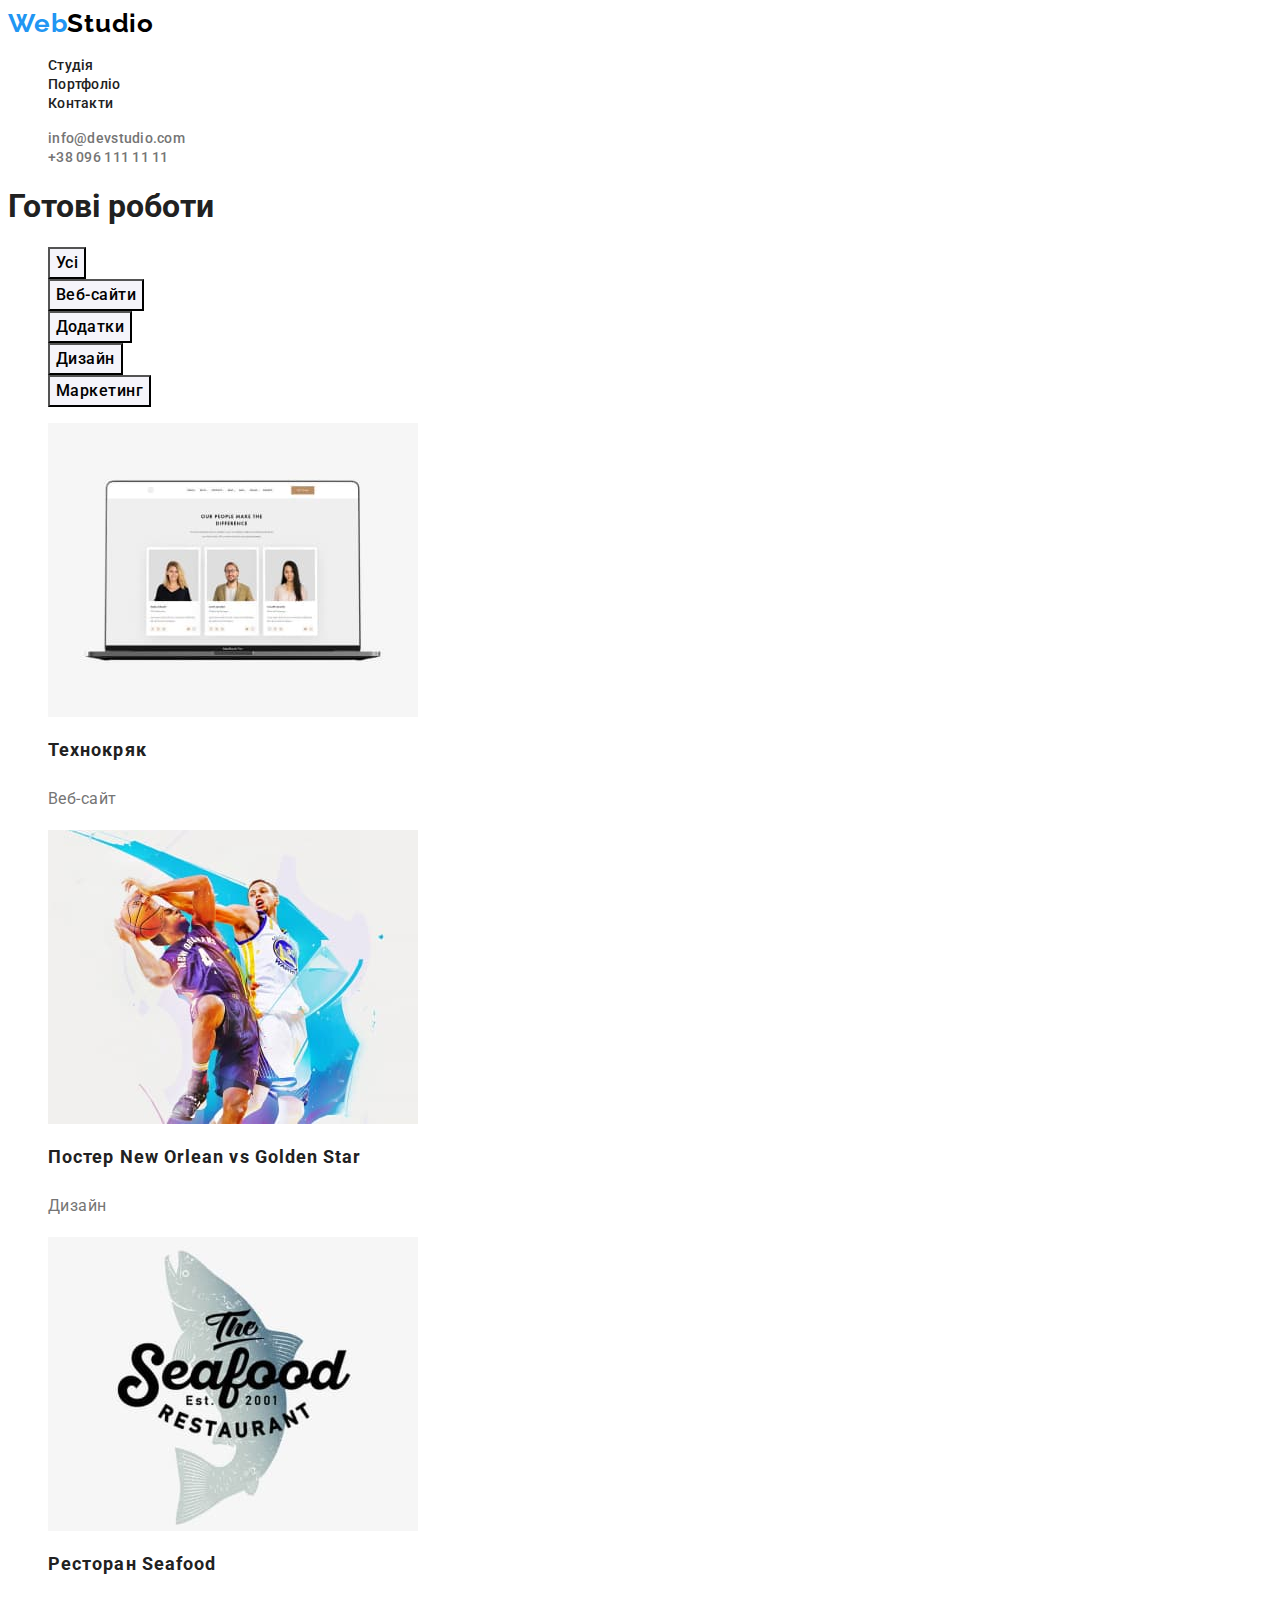
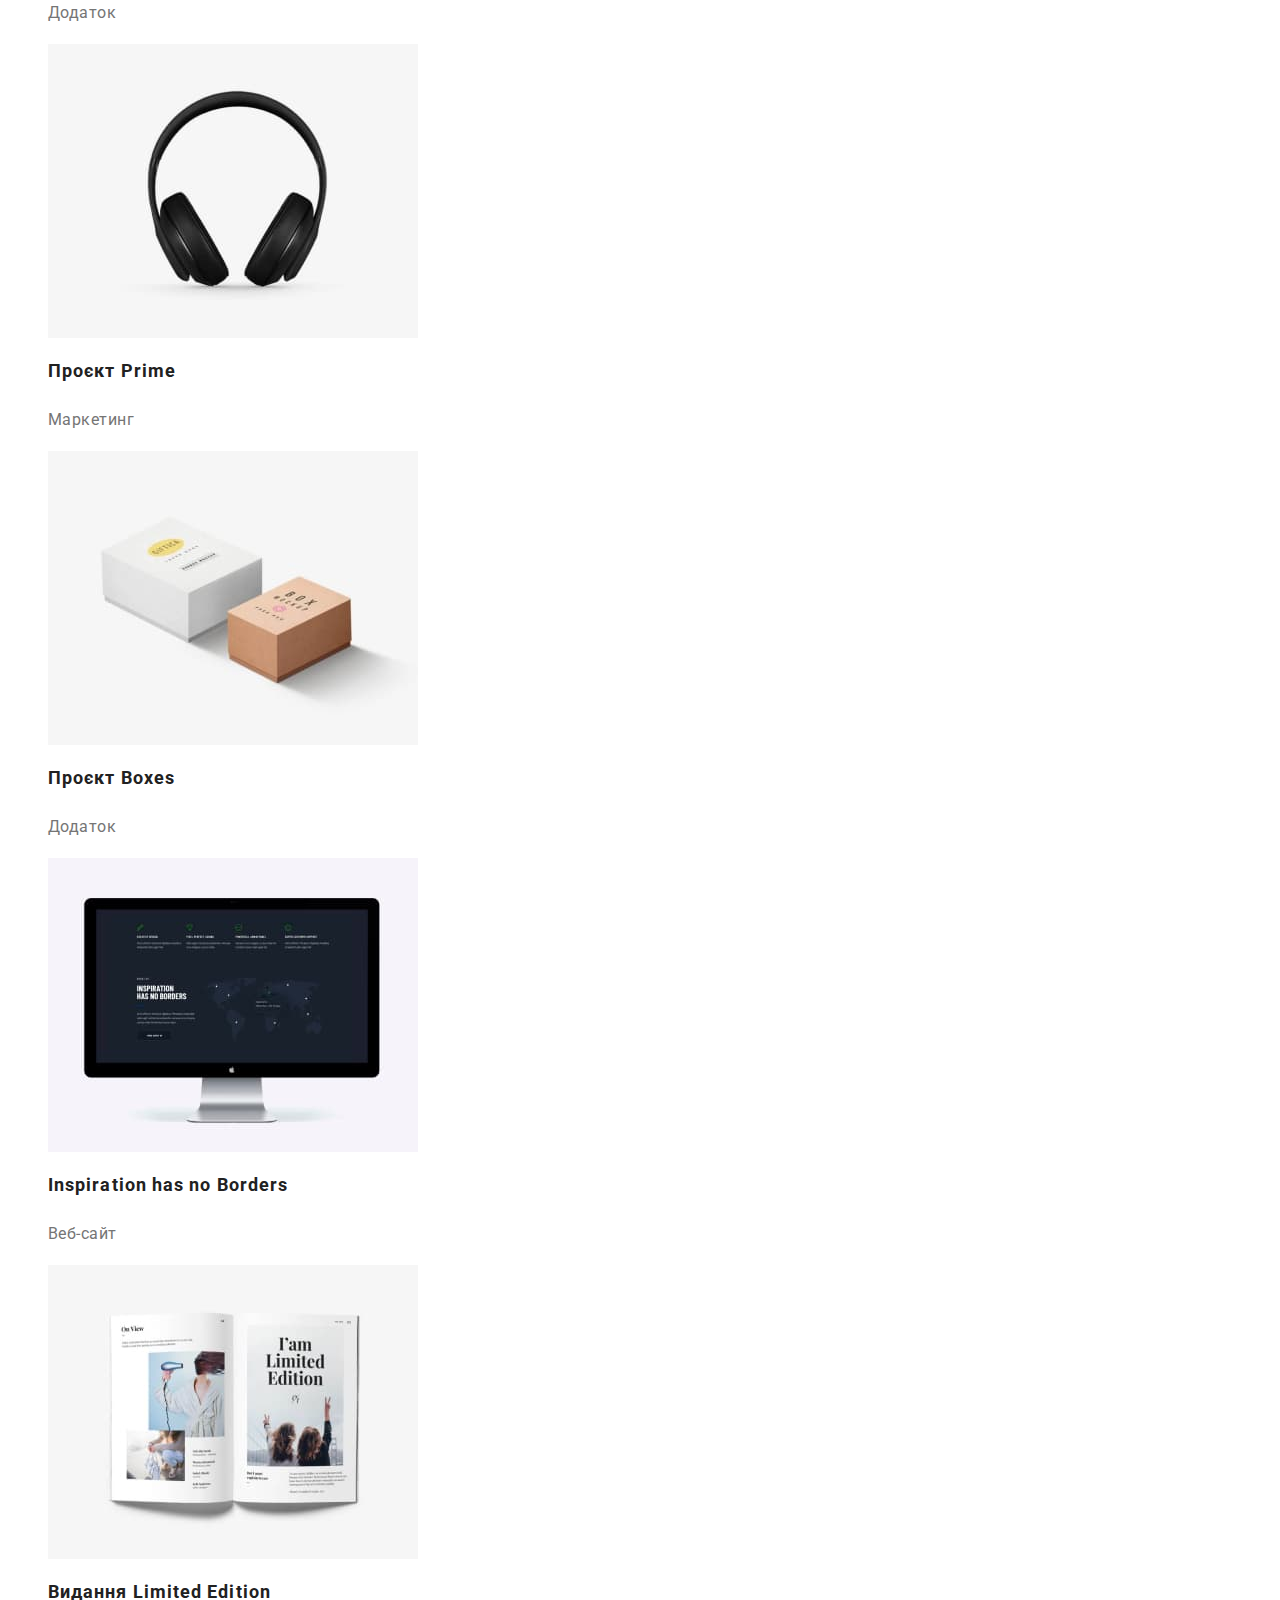
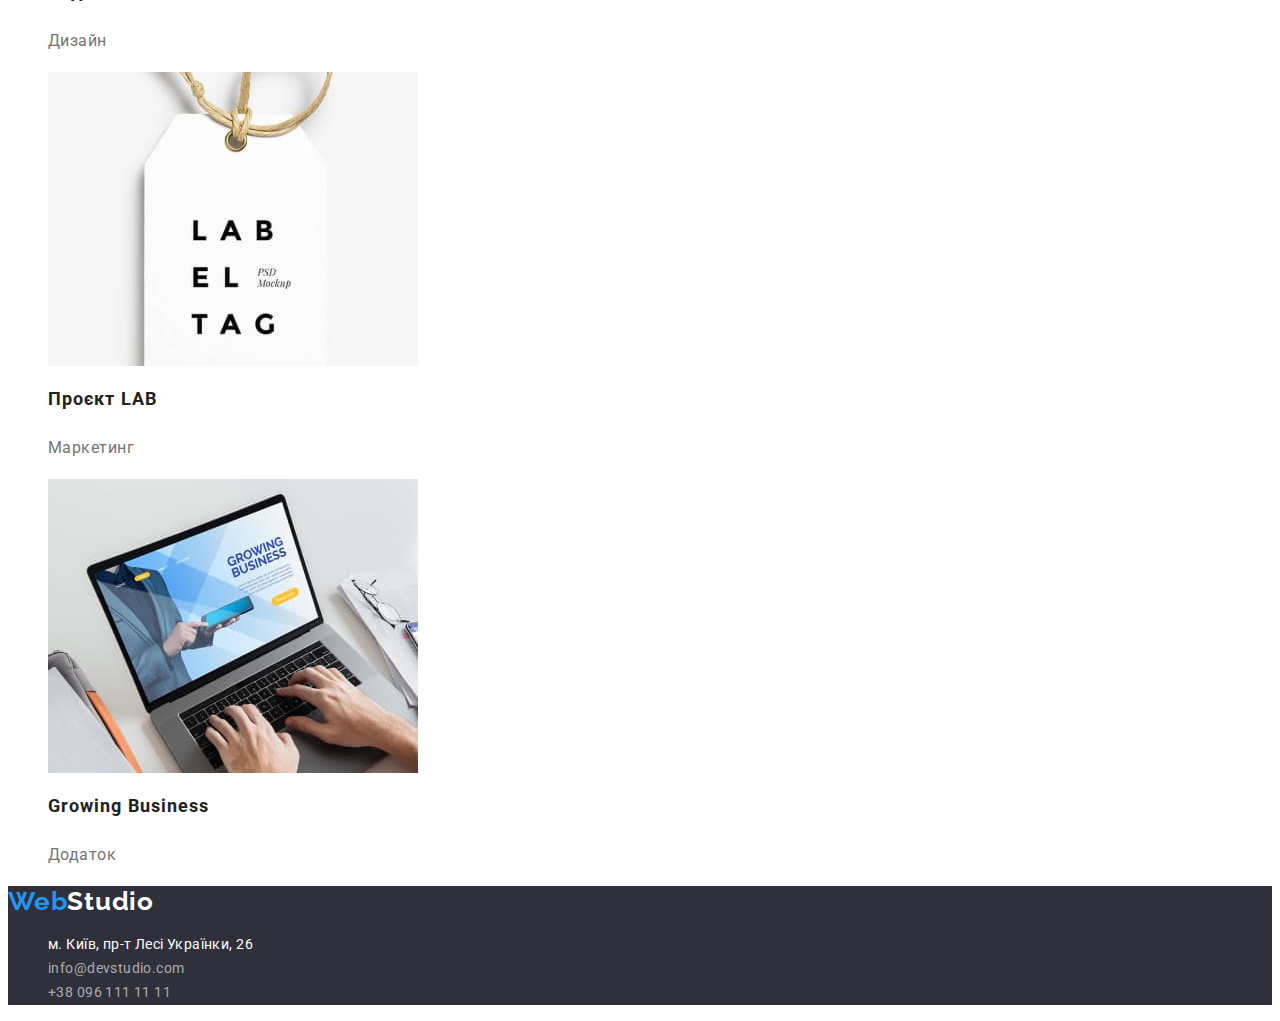
==== portfolio.html @ 933bc41b "moove all files from pj2 to pj3" ====
<!DOCTYPE html>
<html lang="uk">
<head>
    <meta charset="UTF-8">
    <meta http-equiv="X-UA-Compatible" content="IE=edge">
    <meta name="viewport" content="width=device-width, initial-scale=1.0">
    <title>Portfolio</title>
    <link rel="preconnect" href="https://fonts.googleapis.com">
    <link rel="preconnect" href="https://fonts.gstatic.com" crossorigin>
    <link href="https://fonts.googleapis.com/css2?family=Raleway:wght@700&family=Roboto:wght@400;500;700;900&display=swap"
        rel="stylesheet">
    <link rel="stylesheet" href="./css/styles.css">
</head>
<body>
<!--header-->
<header class="page-header">
    <a class="logo" href="./index.html"><span class="logo-part">Web</span>Studio
    </a>
    <nav class="page-navigation">
        <ul class="list">
            <li class="menu-item">
                <a class="menu-link" href="#Студія">Студія</a>
            </li>
            <li class="menu-item">
                <a class="menu-link" href="./portfolio.html">Портфоліо</a>
            </li>
            <li class="menu-item">
                <a class="menu-link" href="#Контакти">Контакти</a>
            </li>
        </ul>
    </nav>
    <ul class="list menu">
        <li>
            <a class="contact-mail" href="mailto:info@devstudio.com">
                info@devstudio.com
            </a>
        </li>
        <li>
            <a class="contact-phone-number" href="tel:+380961111111">
                +38 096 111 11 11
            </a>
        </li>
    </ul>
</header>
<!--main-->
<main>
    <section>
        <h1>Готові роботи</h1>
        <ul class="list">
            <li><button type="button" class="filter-btn">Усі</button>
            </li>
            <li><button type="button" class="filter-btn">Веб-сайти</button>
            </li>
            <li><button type="button" class="filter-btn">Додатки</button>
            </li>
            <li><button type="button" class="filter-btn">Дизайн</button>
            </li>
            <li><button type="button" class="filter-btn">Маркетинг</button>
            </li>
        </ul>
        <ul class="list">
            <li>
                <img 
                     src="./images/projects_1.jpg" 
                     alt="На моніторі демонструється веб-сайт" 
                     width="370"
                />
                <h2 class="projects-name">
                    Технокряк
                </h2>
                <p class="projects-specification">Веб-сайт</p>
            </li>
            <li>
                <img 
                     src="./images/projects_2.jpg" 
                     alt="Два баскетболісти в стрибку боряться за м'яч" 
                     width="370" 
                />
                <h2 lang="en" class="projects-name">
                    Постер New Orlean vs Golden Star
                </h2>
                <p class="projects-specification">Дизайн</p>
            </li>
            <li>
                <img 
                     src="./images/projects_3.jpg" 
                     alt="На фоні риби зазначена назва ресторану і коротка інформація" 
                     width="370" 
                />
                <h2 lang="en" class="projects-name">
                    Ресторан Seafood
                </h2>
                <p class="projects-specification">Додаток</p>
            </li>
            <li>
                <img 
                     src="./images/projects_4.jpg"
                     alt="Навушники діджея"
                     width="370" 
                />
                <h2 lang="en" class="projects-name">
                    Проєкт Prime
                </h2>
                <p class="projects-specification">Маркетинг</p>
            </li>
            <li>
                <img 
                     src="./images/projects_5.jpg" 
                     alt="Біла та коричнева коробка на білому фоні" 
                     width="370" 
                />
                <h2 lang="en" class="projects-name">
                    Проєкт Boxes
                </h2>
                <p class="projects-specification">Додаток</p>
            </li>
            <li>
                <img 
                     src="./images/projects_6.jpg" 
                     alt="Інформація на чорному фоні екрана монітора" 
                     width="370" 
                />
                <h2 lang="en" class="projects-name">
                    Inspiration has no Borders
                </h2>
                <p class="projects-specification">Веб-сайт</p>
            </li>
            <li>
                <img 
                     src="./images/projects_7.jpg" 
                     alt="Розворот глянцевого журналу" 
                     width="370" 
                />
                <h2 lang="en" class="projects-name">
                    Видання Limited Edition
                </h2>
                <p class="projects-specification">Дизайн</p>
            </li>
            <li>
                <img 
                     src="./images/projects_8.jpg" 
                     alt="Чорний текст на білій бірці" 
                     width="370" 
                />
                <h2 lang="en" class="projects-name">
                    Проєкт LAB
                </h2>
                <p class="projects-specification">Маркетинг</p>
            </li>
            <li>
                <img 
                     src="./images/projects_9.jpg" 
                     alt="Руки чоловіка на клавіатурі заповнюють інформацію" 
                     width="370" 
                />
                <h2 lang="en" class="projects-name">
                    Growing Business
                </h2>
                <p class="projects-specification">Додаток</p>
            </li>
        </ul>
    </section>
</main>
<!--footer-->
<footer class="page-bottom">
    <a class="bottom-logo" href="./index.html"><span class="bottom-logo-part">Web</span>Studio
    </a>
    <address>
        <ul class="list">
            <li>
                <a class="map-point bottom-link" href="https://goo.gl/maps/6KuGbbGbc5p562526" target="_blank"
                    rel="nooperer norefferer nofollow">
                    м. Київ, пр-т Лесі Українки, 26
                </a>
            </li>
            <li>
                <a class="bottom-contact-mail bottom-link" href="mailto:info@devstudio.com">
                    info@devstudio.com
                </a>
            </li>
            <li>
                <a class="bottom-phone-number bottom-link" href="tel:+380961111111">
                    +38 096 111 11 11
                </a>
            </li>
        </ul>
    </address>
</footer>
</body>
</html>
---- css/styles.css ----
a {
    text-decoration: none;
}
.list {
    list-style: none;
}
img {
    display: block;
}

body {
    font-family: 'Roboto', sans-serif;
    color: #212121;
    }

/*header*/
   .logo {
        color: #000000;
    }

    .logo-part {
        color: #2196F3;
    }
    
    .logo,.logo-part {
        font-family: 'Raleway', sans-serif;
        font-weight: 700;
        font-size: 26px;
        line-height: 1.19;
        letter-spacing: 0.03em;
    }
    .menu-link {
        font-weight: 500;
        font-size: 14px;
        line-height: 1.14;
        letter-spacing: 0.02em;
        color: #212121;
    }

    .menu-link:hover,
    .menu-link:focus,
    .menu-link:active {
        color: #2196F3;
    }

    .contact-mail {
        font-weight: 500;
        font-size: 14px;
        line-height: 1.14;
        letter-spacing: 0.02em;
        color: #757575;
    }

    .contact-mail:hover,
    .contact-mail:focus {
        color: #2196F3;
    }

    .contact-phone-number {
        font-weight: 500;
        font-size: 14px;
        line-height: 1.14;
        letter-spacing: 0.02em;
        color: #757575;
    }

    .contact-phone-number:hover,
    .contact-phone-number:focus {
        color: #2196F3;
    }

/*main*/
/*section 1*/
    .main-top {
        background-color: #2F303A;
    }

    .headline {
        font-weight: 900;
        font-size: 44px;
        line-height: 1.36;
        text-align: center;
        letter-spacing: 0.06em;
        text-transform: uppercase;
        color: #FFFFFF;
    }

/*buttom*/
    .modal-open-btn {
        font-family: 'Roboto', sans-serif;
        font-weight: 700;
        font-size: 16px;
        line-height: 1.88;
        letter-spacing: 0.06em;
        color: #FFFFFF;
        background-color: #2196F3;
        cursor: pointer;
    }

    .modal-open-btn:hover,
    .modal-open-btn:focus {
     background-color: #188CE8;
    }
    
/*section 2*/
    .features {
        font-weight: 700;
        font-size: 14px;
        line-height: 1.14;
        letter-spacing: 0.03em;
        text-transform: uppercase;
    }

    .features-description {
        font-size: 14px;
        line-height: 1.71;
        letter-spacing: 0.03em;
        color: #757575;
    }

/*section 3*/
    .working {
        font-weight: 700;
        font-size: 36px;
        line-height: 1.17;
        text-align: center;
        letter-spacing: 0.03em;
    }

/*section*/
    .team {
        font-weight: 700;
        font-size: 36px;
        line-height: 1.17;
        text-align: center;
        letter-spacing: 0.03em;
    }

    .member-name {
        font-weight: 500;
        font-size: 16px;
        line-height: 1.19;
        text-align: center;
        letter-spacing: 0.03em;
    }

    .team-position {
        font-size: 16px;
        line-height: 1.19;
        text-align: center;
        letter-spacing: 0.03em;
        color: #757575;
    }

/*footer*/
    .page-bottom {
        background-color: #2F303A;
    }

    .bottom-logo {
        color: #FFFFFF;
    }

    .bottom-logo-part {
        color: #2196F3;
    }

    .bottom-logo,.bottom-logo-part {
        font-family: 'Raleway', sans-serif;
        font-weight: 700;
        font-size: 26px;
        line-height: 1.19;
        letter-spacing: 0.03em;
    }
    .map-point {
        font-size: 14px;
        line-height: 1.71;
        letter-spacing: 0.03em;
        color: #FFFFFF;
    }

    .bottom-contact-mail {
        font-size: 14px;
        line-height: 1.71;
        letter-spacing: 0.03em;
        color: rgb(255, 255, 255, 60%);
    }

    .bottom-phone-number {
        font-size: 14px;
        line-height: 1.71;
        letter-spacing: 0.03em;
        color: rgb(255, 255, 255, 60%);
    }
    
    .bottom-link:hover,
    .bottom-link:focus {
            color: #2196F3;
    }

    address {
        font-style: normal;
    }

/*portfolio*/
    /*Filters*/
    .filter-btn {
        font-family: 'Roboto', sans-serif;
        font-weight: 500;
        font-size: 16px;
        line-height: 1.63;
        text-align: center;
        letter-spacing: 0.03em;
        background-color: #F5F4FA;
        cursor: pointer;
    }
        
    .filter-btn:hover,
    .filter-btn:focus {
        color: #FFFFFF;
        background-color: #2196F3;
    }

    /*projects*/
    .projects-name {
        font-weight: 700;
        font-size: 18px;
        line-height: 2;
        letter-spacing: 0.06em;
    }

    .projects-specification {
        font-size: 16px;
        line-height: 1.88;
        letter-spacing: 0.03em;
        color: #757575;
    }
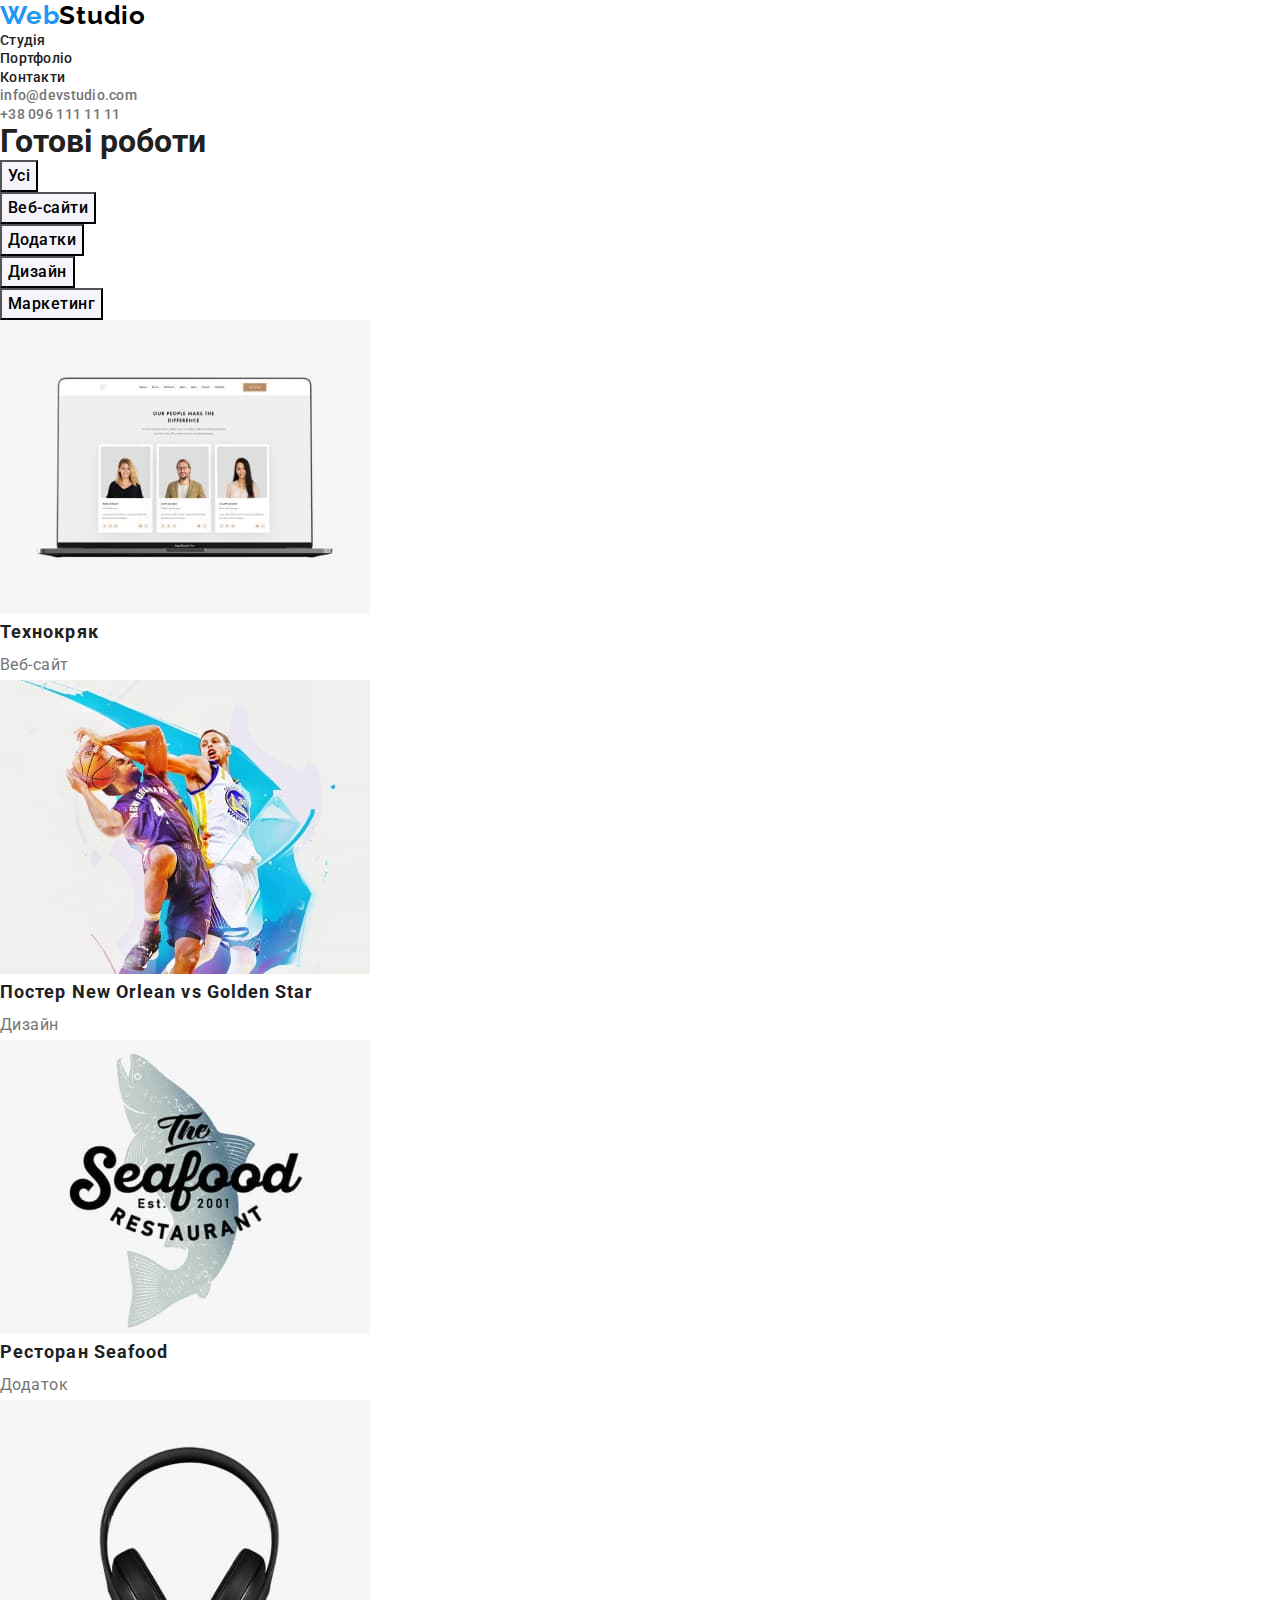
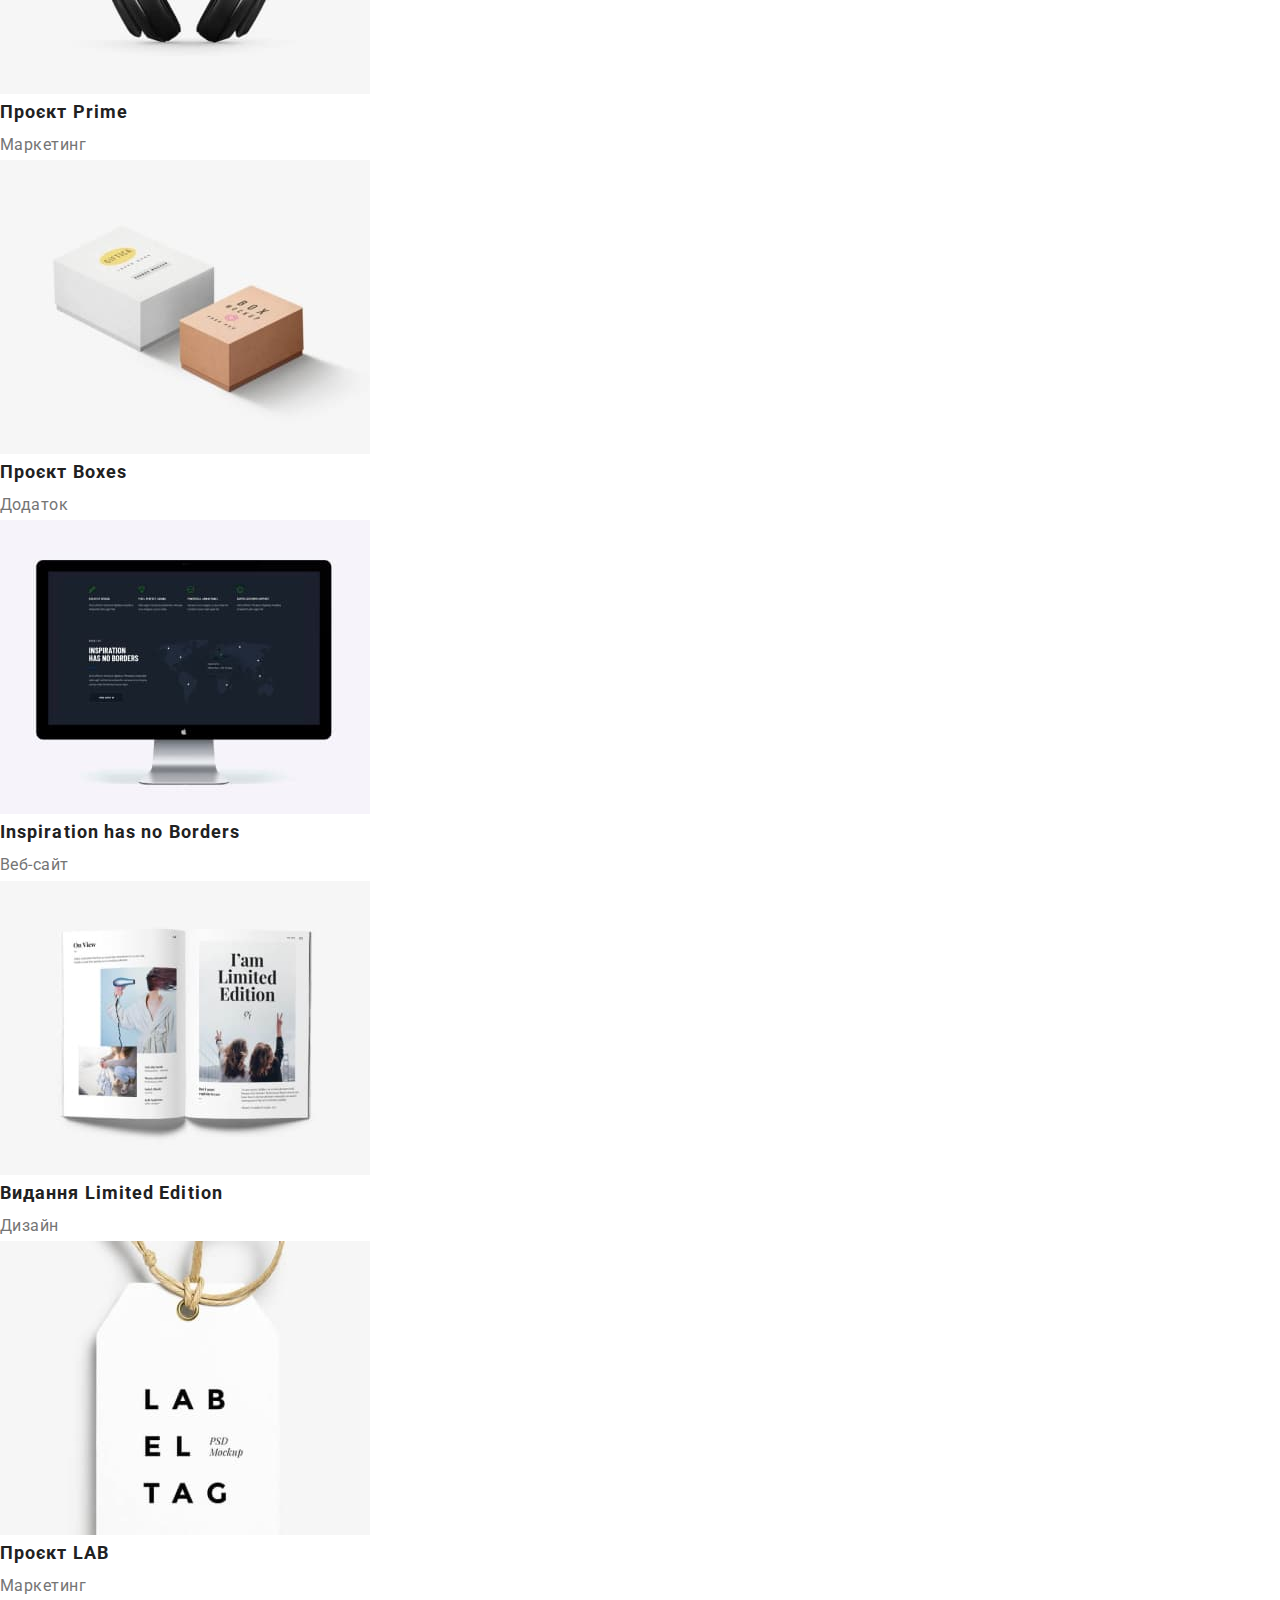
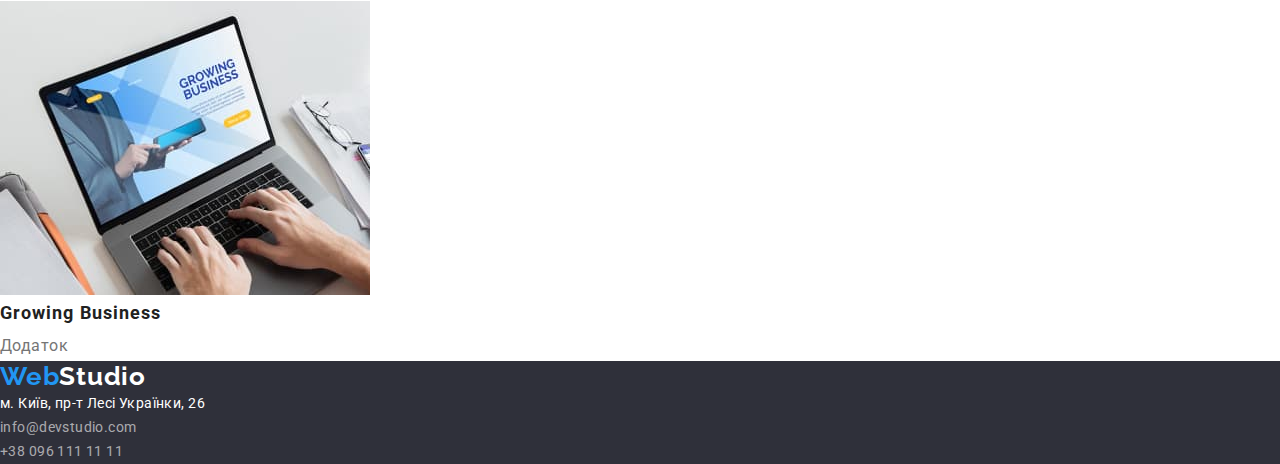
==== commit 199bc82d: "add new file" ====
--- a/portfolio.html
+++ b/portfolio.html
@@ -9,6 +9,7 @@
     <link rel="preconnect" href="https://fonts.gstatic.com" crossorigin>
     <link href="https://fonts.googleapis.com/css2?family=Raleway:wght@700&family=Roboto:wght@400;500;700;900&display=swap"
         rel="stylesheet">
+    <link rel="stylesheet" href="https://cdn.jsdelivr.net/npm/modern-normalize@1.1.0/modern-normalize.min.css">
     <link rel="stylesheet" href="./css/styles.css">
 </head>
 <body>
--- a/css/styles.css
+++ b/css/styles.css
@@ -1,11 +1,40 @@
 a {
     text-decoration: none;
 }
+
 .list {
     list-style: none;
 }
+
+.link {
+    text-decoration: none;
+}
+
+address {
+    font-style: normal;
+}
+
+button {
+    cursor: pointer;
+}
+
 img {
     display: block;
+}
+h1,
+h2,
+h3,
+h4,
+p {
+    margin-top: 0;
+    margin-bottom: 0;
+}
+
+ul,
+ol {
+    margin-top: 0;
+    margin-bottom: 0;
+    padding-left: 0;
 }
 
 body {
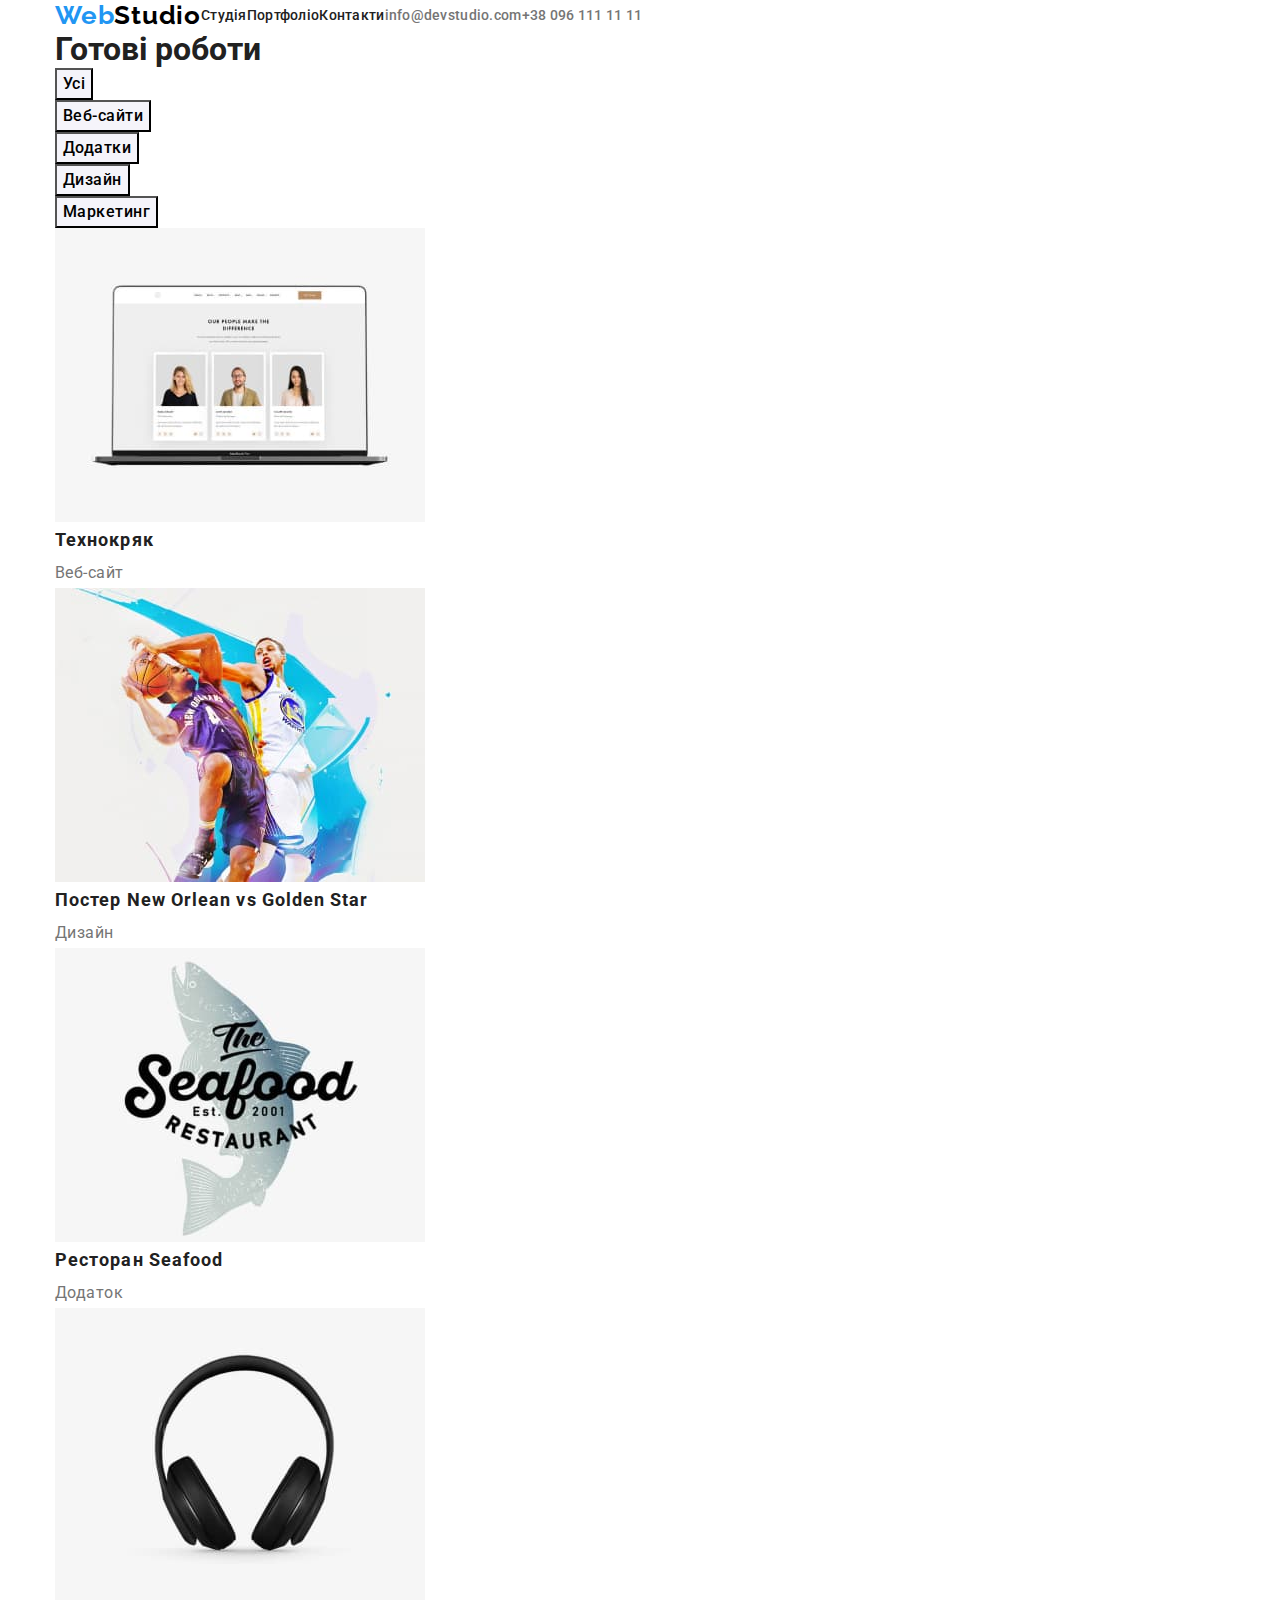
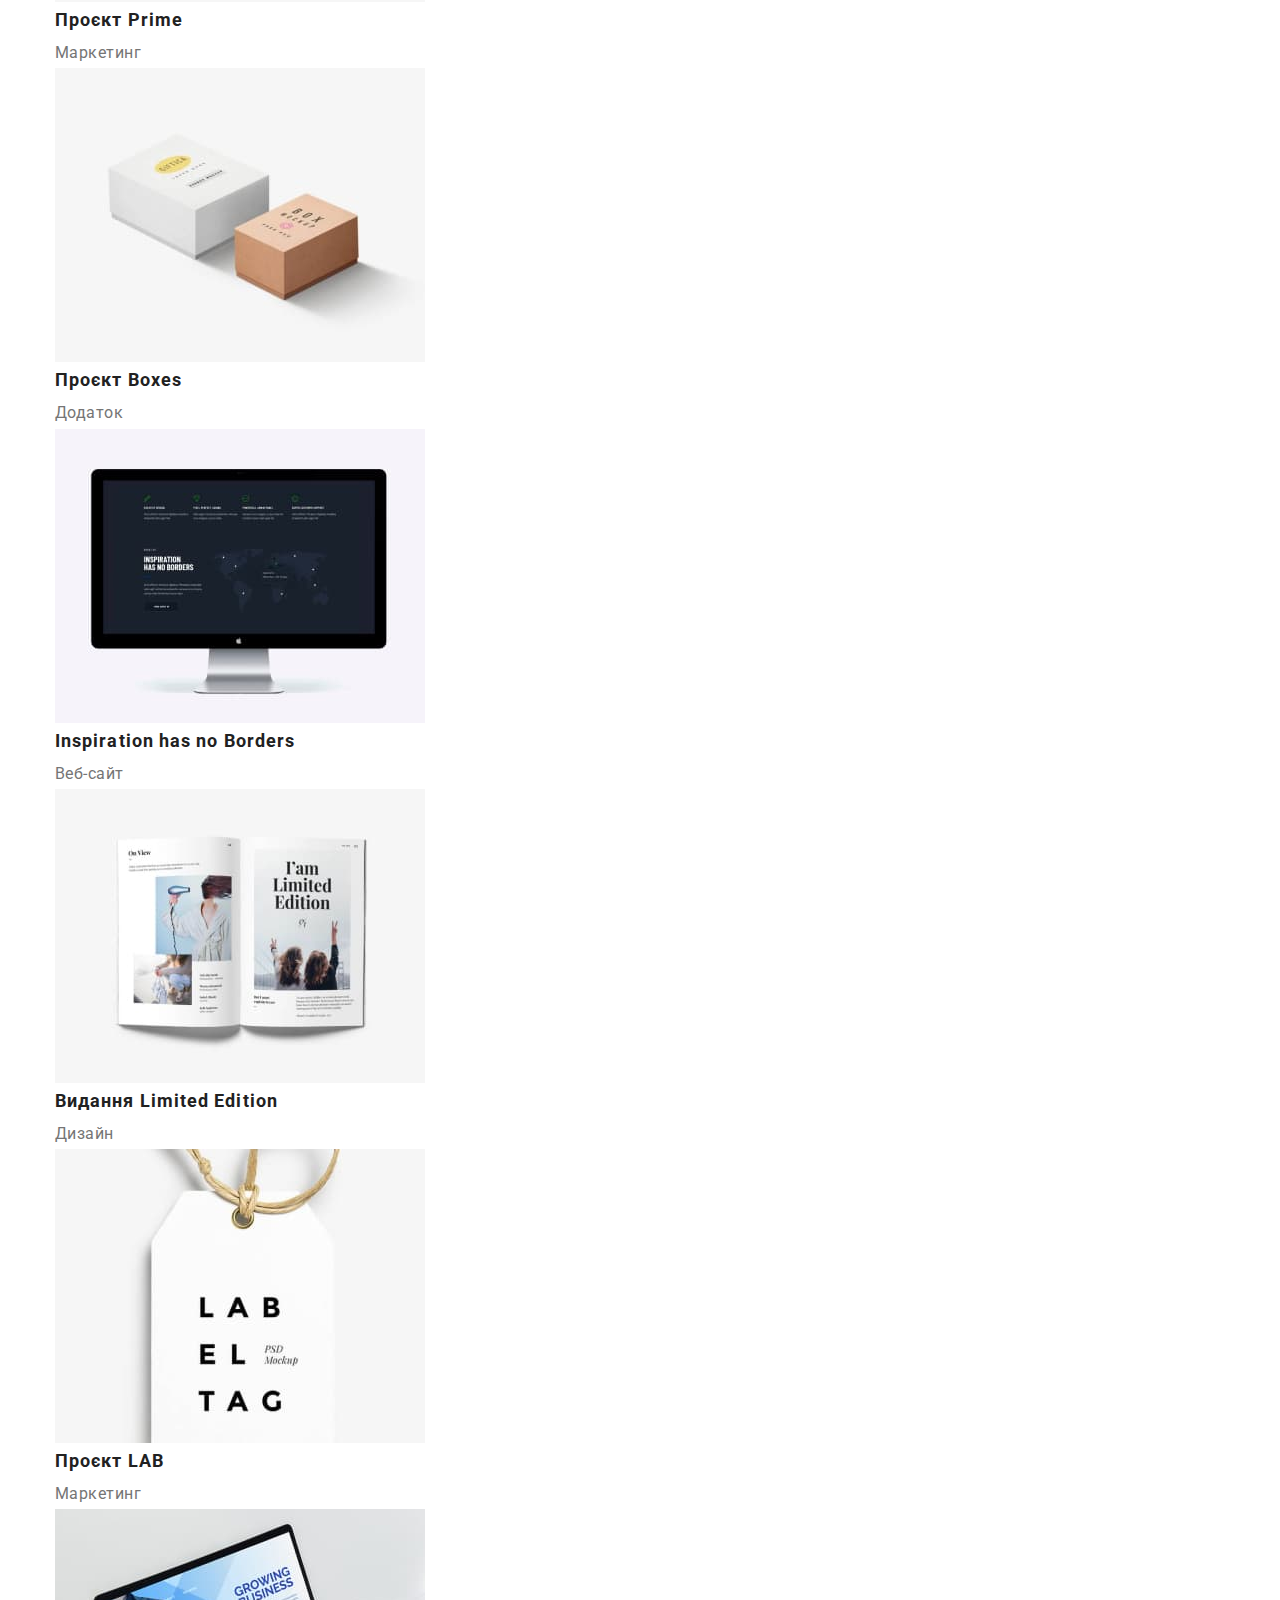
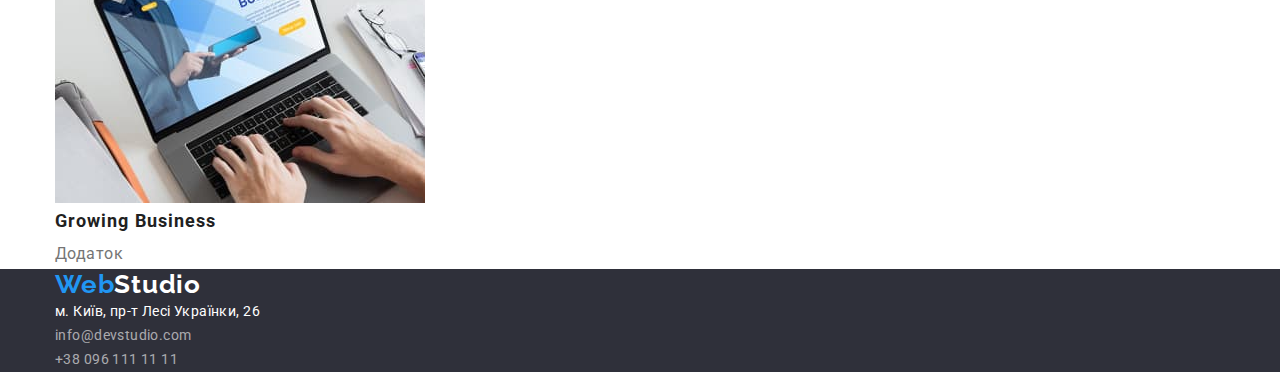
==== commit 4f683a40: "контерування" ====
--- a/portfolio.html
+++ b/portfolio.html
@@ -1,191 +1,197 @@
 <!DOCTYPE html>
 <html lang="uk">
-<head>
-    <meta charset="UTF-8">
-    <meta http-equiv="X-UA-Compatible" content="IE=edge">
-    <meta name="viewport" content="width=device-width, initial-scale=1.0">
+  <head>
+    <meta charset="UTF-8" />
+    <meta http-equiv="X-UA-Compatible" content="IE=edge" />
+    <meta name="viewport" content="width=device-width, initial-scale=1.0" />
     <title>Portfolio</title>
-    <link rel="preconnect" href="https://fonts.googleapis.com">
-    <link rel="preconnect" href="https://fonts.gstatic.com" crossorigin>
-    <link href="https://fonts.googleapis.com/css2?family=Raleway:wght@700&family=Roboto:wght@400;500;700;900&display=swap"
-        rel="stylesheet">
-    <link rel="stylesheet" href="https://cdn.jsdelivr.net/npm/modern-normalize@1.1.0/modern-normalize.min.css">
-    <link rel="stylesheet" href="./css/styles.css">
-</head>
-<body>
-<!--header-->
-<header class="page-header">
-    <a class="logo" href="./index.html"><span class="logo-part">Web</span>Studio
-    </a>
-    <nav class="page-navigation">
-        <ul class="list">
+    <link rel="preconnect" href="https://fonts.googleapis.com" />
+    <link rel="preconnect" href="https://fonts.gstatic.com" crossorigin />
+    <link
+      href="https://fonts.googleapis.com/css2?family=Raleway:wght@700&family=Roboto:wght@400;500;700;900&display=swap"
+      rel="stylesheet"
+    />
+    <link
+      rel="stylesheet"
+      href="https://cdn.jsdelivr.net/npm/modern-normalize@1.1.0/modern-normalize.min.css"
+    />
+    <link rel="stylesheet" href="./css/styles.css" />
+  </head>
+  <body>
+    <!--header-->
+    <header class="page-header">
+      <div class="container page-header-container">
+        <a class="logo" href="./index.html"
+          ><span class="logo-part">Web</span>Studio
+        </a>
+        <nav class="page-navigation">
+          <ul class="list menu">
             <li class="menu-item">
-                <a class="menu-link" href="#Студія">Студія</a>
+              <a class="menu-link" href="#Студія">Студія</a>
             </li>
             <li class="menu-item">
-                <a class="menu-link" href="./portfolio.html">Портфоліо</a>
+              <a class="menu-link" href="./portfolio.html">Портфоліо</a>
             </li>
             <li class="menu-item">
-                <a class="menu-link" href="#Контакти">Контакти</a>
+              <a class="menu-link" href="#Контакти">Контакти</a>
             </li>
+          </ul>
+        </nav>
+        <ul class="list menu">
+          <li>
+            <a class="contact-mail" href="mailto:info@devstudio.com">
+              info@devstudio.com
+            </a>
+          </li>
+          <li>
+            <a class="contact-phone-number" href="tel:+380961111111">
+              +38 096 111 11 11
+            </a>
+          </li>
         </ul>
-    </nav>
-    <ul class="list menu">
-        <li>
-            <a class="contact-mail" href="mailto:info@devstudio.com">
-                info@devstudio.com
-            </a>
-        </li>
-        <li>
-            <a class="contact-phone-number" href="tel:+380961111111">
-                +38 096 111 11 11
-            </a>
-        </li>
-    </ul>
-</header>
-<!--main-->
-<main>
-    <section>
-        <h1>Готові роботи</h1>
-        <ul class="list">
-            <li><button type="button" class="filter-btn">Усі</button>
-            </li>
-            <li><button type="button" class="filter-btn">Веб-сайти</button>
-            </li>
-            <li><button type="button" class="filter-btn">Додатки</button>
-            </li>
-            <li><button type="button" class="filter-btn">Дизайн</button>
-            </li>
-            <li><button type="button" class="filter-btn">Маркетинг</button>
-            </li>
-        </ul>
-        <ul class="list">
+      </div>
+    </header>
+    <!--main-->
+    <main>
+      <section>
+        <div class="container">
+          <h1>Готові роботи</h1>
+          <ul class="list">
+            <li><button type="button" class="filter-btn">Усі</button></li>
+            <li><button type="button" class="filter-btn">Веб-сайти</button></li>
+            <li><button type="button" class="filter-btn">Додатки</button></li>
+            <li><button type="button" class="filter-btn">Дизайн</button></li>
+            <li><button type="button" class="filter-btn">Маркетинг</button></li>
+          </ul>
+          <ul class="list">
             <li>
-                <img 
-                     src="./images/projects_1.jpg" 
-                     alt="На моніторі демонструється веб-сайт" 
-                     width="370"
-                />
-                <h2 class="projects-name">
-                    Технокряк
-                </h2>
-                <p class="projects-specification">Веб-сайт</p>
+              <img
+                src="./images/projects_1.jpg"
+                alt="На моніторі демонструється веб-сайт"
+                width="370"
+              />
+              <h2 class="projects-name">Технокряк</h2>
+              <p class="projects-specification">Веб-сайт</p>
             </li>
             <li>
-                <img 
-                     src="./images/projects_2.jpg" 
-                     alt="Два баскетболісти в стрибку боряться за м'яч" 
-                     width="370" 
-                />
-                <h2 lang="en" class="projects-name">
-                    Постер New Orlean vs Golden Star
-                </h2>
-                <p class="projects-specification">Дизайн</p>
+              <img
+                src="./images/projects_2.jpg"
+                alt="Два баскетболісти в стрибку боряться за м'яч"
+                width="370"
+              />
+              <h2 lang="en" class="projects-name">
+                Постер New Orlean vs Golden Star
+              </h2>
+              <p class="projects-specification">Дизайн</p>
             </li>
             <li>
-                <img 
-                     src="./images/projects_3.jpg" 
-                     alt="На фоні риби зазначена назва ресторану і коротка інформація" 
-                     width="370" 
-                />
-                <h2 lang="en" class="projects-name">
-                    Ресторан Seafood
-                </h2>
-                <p class="projects-specification">Додаток</p>
+              <img
+                src="./images/projects_3.jpg"
+                alt="На фоні риби зазначена назва ресторану і коротка інформація"
+                width="370"
+              />
+              <h2 lang="en" class="projects-name">Ресторан Seafood</h2>
+              <p class="projects-specification">Додаток</p>
             </li>
             <li>
-                <img 
-                     src="./images/projects_4.jpg"
-                     alt="Навушники діджея"
-                     width="370" 
-                />
-                <h2 lang="en" class="projects-name">
-                    Проєкт Prime
-                </h2>
-                <p class="projects-specification">Маркетинг</p>
+              <img
+                src="./images/projects_4.jpg"
+                alt="Навушники діджея"
+                width="370"
+              />
+              <h2 lang="en" class="projects-name">Проєкт Prime</h2>
+              <p class="projects-specification">Маркетинг</p>
             </li>
             <li>
-                <img 
-                     src="./images/projects_5.jpg" 
-                     alt="Біла та коричнева коробка на білому фоні" 
-                     width="370" 
-                />
-                <h2 lang="en" class="projects-name">
-                    Проєкт Boxes
-                </h2>
-                <p class="projects-specification">Додаток</p>
+              <img
+                src="./images/projects_5.jpg"
+                alt="Біла та коричнева коробка на білому фоні"
+                width="370"
+              />
+              <h2 lang="en" class="projects-name">Проєкт Boxes</h2>
+              <p class="projects-specification">Додаток</p>
             </li>
             <li>
-                <img 
-                     src="./images/projects_6.jpg" 
-                     alt="Інформація на чорному фоні екрана монітора" 
-                     width="370" 
-                />
-                <h2 lang="en" class="projects-name">
-                    Inspiration has no Borders
-                </h2>
-                <p class="projects-specification">Веб-сайт</p>
+              <img
+                src="./images/projects_6.jpg"
+                alt="Інформація на чорному фоні екрана монітора"
+                width="370"
+              />
+              <h2 lang="en" class="projects-name">
+                Inspiration has no Borders
+              </h2>
+              <p class="projects-specification">Веб-сайт</p>
             </li>
             <li>
-                <img 
-                     src="./images/projects_7.jpg" 
-                     alt="Розворот глянцевого журналу" 
-                     width="370" 
-                />
-                <h2 lang="en" class="projects-name">
-                    Видання Limited Edition
-                </h2>
-                <p class="projects-specification">Дизайн</p>
+              <img
+                src="./images/projects_7.jpg"
+                alt="Розворот глянцевого журналу"
+                width="370"
+              />
+              <h2 lang="en" class="projects-name">Видання Limited Edition</h2>
+              <p class="projects-specification">Дизайн</p>
             </li>
             <li>
-                <img 
-                     src="./images/projects_8.jpg" 
-                     alt="Чорний текст на білій бірці" 
-                     width="370" 
-                />
-                <h2 lang="en" class="projects-name">
-                    Проєкт LAB
-                </h2>
-                <p class="projects-specification">Маркетинг</p>
+              <img
+                src="./images/projects_8.jpg"
+                alt="Чорний текст на білій бірці"
+                width="370"
+              />
+              <h2 lang="en" class="projects-name">Проєкт LAB</h2>
+              <p class="projects-specification">Маркетинг</p>
             </li>
             <li>
-                <img 
-                     src="./images/projects_9.jpg" 
-                     alt="Руки чоловіка на клавіатурі заповнюють інформацію" 
-                     width="370" 
-                />
-                <h2 lang="en" class="projects-name">
-                    Growing Business
-                </h2>
-                <p class="projects-specification">Додаток</p>
+              <img
+                src="./images/projects_9.jpg"
+                alt="Руки чоловіка на клавіатурі заповнюють інформацію"
+                width="370"
+              />
+              <h2 lang="en" class="projects-name">Growing Business</h2>
+              <p class="projects-specification">Додаток</p>
             </li>
-        </ul>
-    </section>
-</main>
-<!--footer-->
-<footer class="page-bottom">
-    <a class="bottom-logo" href="./index.html"><span class="bottom-logo-part">Web</span>Studio
-    </a>
-    <address>
-        <ul class="list">
+          </ul>
+        </div>
+      </section>
+    </main>
+    <!--footer-->
+    <footer class="page-bottom">
+      <div class="container">
+        <a class="bottom-logo" href="./index.html"
+          ><span class="bottom-logo-part">Web</span>Studio
+        </a>
+      </div>
+      <address>
+        <div class="container">
+          <ul class="list">
             <li>
-                <a class="map-point bottom-link" href="https://goo.gl/maps/6KuGbbGbc5p562526" target="_blank"
-                    rel="nooperer norefferer nofollow">
-                    м. Київ, пр-т Лесі Українки, 26
-                </a>
+              <a
+                class="map-point bottom-link"
+                href="https://goo.gl/maps/6KuGbbGbc5p562526"
+                target="_blank"
+                rel="nooperer norefferer nofollow"
+              >
+                м. Київ, пр-т Лесі Українки, 26
+              </a>
             </li>
             <li>
-                <a class="bottom-contact-mail bottom-link" href="mailto:info@devstudio.com">
-                    info@devstudio.com
-                </a>
+              <a
+                class="bottom-contact-mail bottom-link"
+                href="mailto:info@devstudio.com"
+              >
+                info@devstudio.com
+              </a>
             </li>
             <li>
-                <a class="bottom-phone-number bottom-link" href="tel:+380961111111">
-                    +38 096 111 11 11
-                </a>
+              <a
+                class="bottom-phone-number bottom-link"
+                href="tel:+380961111111"
+              >
+                +38 096 111 11 11
+              </a>
             </li>
-        </ul>
-    </address>
-</footer>
-</body>
-</html>+          </ul>
+        </div>
+      </address>
+    </footer>
+  </body>
+</html>
--- a/css/styles.css
+++ b/css/styles.css
@@ -1,266 +1,285 @@
 a {
-    text-decoration: none;
+  text-decoration: none;
 }
 
 .list {
-    list-style: none;
+  list-style: none;
 }
 
 .link {
-    text-decoration: none;
+  text-decoration: none;
 }
 
 address {
-    font-style: normal;
+  font-style: normal;
 }
 
 button {
-    cursor: pointer;
+  cursor: pointer;
 }
 
 img {
-    display: block;
+  display: block;
 }
 h1,
 h2,
 h3,
 h4,
 p {
-    margin-top: 0;
-    margin-bottom: 0;
+  margin-top: 0;
+  margin-bottom: 0;
 }
 
 ul,
 ol {
-    margin-top: 0;
-    margin-bottom: 0;
-    padding-left: 0;
+  margin-top: 0;
+  margin-bottom: 0;
+  padding-left: 0;
 }
 
 body {
-    font-family: 'Roboto', sans-serif;
-    color: #212121;
-    }
-
+  font-family: "Roboto", sans-serif;
+  color: #212121;
+}
+
+.container {
+  width: 1200px;
+  margin-left: auto;
+  margin-right: auto;
+  padding-left: 15px;
+  padding-right: 15px;
+}
 /*header*/
-   .logo {
-        color: #000000;
-    }
-
-    .logo-part {
-        color: #2196F3;
-    }
-    
-    .logo,.logo-part {
-        font-family: 'Raleway', sans-serif;
-        font-weight: 700;
-        font-size: 26px;
-        line-height: 1.19;
-        letter-spacing: 0.03em;
-    }
-    .menu-link {
-        font-weight: 500;
-        font-size: 14px;
-        line-height: 1.14;
-        letter-spacing: 0.02em;
-        color: #212121;
-    }
-
-    .menu-link:hover,
-    .menu-link:focus,
-    .menu-link:active {
-        color: #2196F3;
-    }
-
-    .contact-mail {
-        font-weight: 500;
-        font-size: 14px;
-        line-height: 1.14;
-        letter-spacing: 0.02em;
-        color: #757575;
-    }
-
-    .contact-mail:hover,
-    .contact-mail:focus {
-        color: #2196F3;
-    }
-
-    .contact-phone-number {
-        font-weight: 500;
-        font-size: 14px;
-        line-height: 1.14;
-        letter-spacing: 0.02em;
-        color: #757575;
-    }
-
-    .contact-phone-number:hover,
-    .contact-phone-number:focus {
-        color: #2196F3;
-    }
+.page-header-container {
+  display: flex;
+  align-items: center;
+}
+
+.logo {
+  color: #000000;
+}
+
+.logo-part {
+  color: #2196f3;
+}
+
+.logo,
+.logo-part {
+  font-family: "Raleway", sans-serif;
+  font-weight: 700;
+  font-size: 26px;
+  line-height: 1.19;
+  letter-spacing: 0.03em;
+}
+
+.menu {
+  display: flex;
+}
+
+.menu-link {
+  font-weight: 500;
+  font-size: 14px;
+  line-height: 1.14;
+  letter-spacing: 0.02em;
+  color: #212121;
+}
+
+.menu-link:hover,
+.menu-link:focus,
+.menu-link:active {
+  color: #2196f3;
+}
+
+.contact-mail {
+  font-weight: 500;
+  font-size: 14px;
+  line-height: 1.14;
+  letter-spacing: 0.02em;
+  color: #757575;
+}
+
+.contact-mail:hover,
+.contact-mail:focus {
+  color: #2196f3;
+}
+
+.contact-phone-number {
+  font-weight: 500;
+  font-size: 14px;
+  line-height: 1.14;
+  letter-spacing: 0.02em;
+  color: #757575;
+}
+
+.contact-phone-number:hover,
+.contact-phone-number:focus {
+  color: #2196f3;
+}
 
 /*main*/
 /*section 1*/
-    .main-top {
-        background-color: #2F303A;
-    }
-
-    .headline {
-        font-weight: 900;
-        font-size: 44px;
-        line-height: 1.36;
-        text-align: center;
-        letter-spacing: 0.06em;
-        text-transform: uppercase;
-        color: #FFFFFF;
-    }
+.main-top {
+  background-color: #2f303a;
+}
+
+.headline {
+  font-weight: 900;
+  font-size: 44px;
+  line-height: 1.36;
+  text-align: center;
+  letter-spacing: 0.06em;
+  text-transform: uppercase;
+  color: #ffffff;
+}
 
 /*buttom*/
-    .modal-open-btn {
-        font-family: 'Roboto', sans-serif;
-        font-weight: 700;
-        font-size: 16px;
-        line-height: 1.88;
-        letter-spacing: 0.06em;
-        color: #FFFFFF;
-        background-color: #2196F3;
-        cursor: pointer;
-    }
-
-    .modal-open-btn:hover,
-    .modal-open-btn:focus {
-     background-color: #188CE8;
-    }
-    
+.modal-open-btn {
+  font-family: "Roboto", sans-serif;
+  font-weight: 700;
+  font-size: 16px;
+  line-height: 1.88;
+  letter-spacing: 0.06em;
+  color: #ffffff;
+  background-color: #2196f3;
+  cursor: pointer;
+}
+
+.modal-open-btn:hover,
+.modal-open-btn:focus {
+  background-color: #188ce8;
+}
+
 /*section 2*/
-    .features {
-        font-weight: 700;
-        font-size: 14px;
-        line-height: 1.14;
-        letter-spacing: 0.03em;
-        text-transform: uppercase;
-    }
-
-    .features-description {
-        font-size: 14px;
-        line-height: 1.71;
-        letter-spacing: 0.03em;
-        color: #757575;
-    }
+.features {
+  font-weight: 700;
+  font-size: 14px;
+  line-height: 1.14;
+  letter-spacing: 0.03em;
+  text-transform: uppercase;
+}
+
+.features-description {
+  font-size: 14px;
+  line-height: 1.71;
+  letter-spacing: 0.03em;
+  color: #757575;
+}
 
 /*section 3*/
-    .working {
-        font-weight: 700;
-        font-size: 36px;
-        line-height: 1.17;
-        text-align: center;
-        letter-spacing: 0.03em;
-    }
+.working {
+  font-weight: 700;
+  font-size: 36px;
+  line-height: 1.17;
+  text-align: center;
+  letter-spacing: 0.03em;
+}
 
 /*section*/
-    .team {
-        font-weight: 700;
-        font-size: 36px;
-        line-height: 1.17;
-        text-align: center;
-        letter-spacing: 0.03em;
-    }
-
-    .member-name {
-        font-weight: 500;
-        font-size: 16px;
-        line-height: 1.19;
-        text-align: center;
-        letter-spacing: 0.03em;
-    }
-
-    .team-position {
-        font-size: 16px;
-        line-height: 1.19;
-        text-align: center;
-        letter-spacing: 0.03em;
-        color: #757575;
-    }
+.team {
+  font-weight: 700;
+  font-size: 36px;
+  line-height: 1.17;
+  text-align: center;
+  letter-spacing: 0.03em;
+}
+
+.member-name {
+  font-weight: 500;
+  font-size: 16px;
+  line-height: 1.19;
+  text-align: center;
+  letter-spacing: 0.03em;
+}
+
+.team-position {
+  font-size: 16px;
+  line-height: 1.19;
+  text-align: center;
+  letter-spacing: 0.03em;
+  color: #757575;
+}
 
 /*footer*/
-    .page-bottom {
-        background-color: #2F303A;
-    }
-
-    .bottom-logo {
-        color: #FFFFFF;
-    }
-
-    .bottom-logo-part {
-        color: #2196F3;
-    }
-
-    .bottom-logo,.bottom-logo-part {
-        font-family: 'Raleway', sans-serif;
-        font-weight: 700;
-        font-size: 26px;
-        line-height: 1.19;
-        letter-spacing: 0.03em;
-    }
-    .map-point {
-        font-size: 14px;
-        line-height: 1.71;
-        letter-spacing: 0.03em;
-        color: #FFFFFF;
-    }
-
-    .bottom-contact-mail {
-        font-size: 14px;
-        line-height: 1.71;
-        letter-spacing: 0.03em;
-        color: rgb(255, 255, 255, 60%);
-    }
-
-    .bottom-phone-number {
-        font-size: 14px;
-        line-height: 1.71;
-        letter-spacing: 0.03em;
-        color: rgb(255, 255, 255, 60%);
-    }
-    
-    .bottom-link:hover,
-    .bottom-link:focus {
-            color: #2196F3;
-    }
-
-    address {
-        font-style: normal;
-    }
+.page-bottom {
+  background-color: #2f303a;
+}
+
+.bottom-logo {
+  color: #ffffff;
+}
+
+.bottom-logo-part {
+  color: #2196f3;
+}
+
+.bottom-logo,
+.bottom-logo-part {
+  font-family: "Raleway", sans-serif;
+  font-weight: 700;
+  font-size: 26px;
+  line-height: 1.19;
+  letter-spacing: 0.03em;
+}
+.map-point {
+  font-size: 14px;
+  line-height: 1.71;
+  letter-spacing: 0.03em;
+  color: #ffffff;
+}
+
+.bottom-contact-mail {
+  font-size: 14px;
+  line-height: 1.71;
+  letter-spacing: 0.03em;
+  color: rgb(255, 255, 255, 60%);
+}
+
+.bottom-phone-number {
+  font-size: 14px;
+  line-height: 1.71;
+  letter-spacing: 0.03em;
+  color: rgb(255, 255, 255, 60%);
+}
+
+.bottom-link:hover,
+.bottom-link:focus {
+  color: #2196f3;
+}
+
+address {
+  font-style: normal;
+}
 
 /*portfolio*/
-    /*Filters*/
-    .filter-btn {
-        font-family: 'Roboto', sans-serif;
-        font-weight: 500;
-        font-size: 16px;
-        line-height: 1.63;
-        text-align: center;
-        letter-spacing: 0.03em;
-        background-color: #F5F4FA;
-        cursor: pointer;
-    }
-        
-    .filter-btn:hover,
-    .filter-btn:focus {
-        color: #FFFFFF;
-        background-color: #2196F3;
-    }
-
-    /*projects*/
-    .projects-name {
-        font-weight: 700;
-        font-size: 18px;
-        line-height: 2;
-        letter-spacing: 0.06em;
-    }
-
-    .projects-specification {
-        font-size: 16px;
-        line-height: 1.88;
-        letter-spacing: 0.03em;
-        color: #757575;
-    }
+/*Filters*/
+.filter-btn {
+  font-family: "Roboto", sans-serif;
+  font-weight: 500;
+  font-size: 16px;
+  line-height: 1.63;
+  text-align: center;
+  letter-spacing: 0.03em;
+  background-color: #f5f4fa;
+  cursor: pointer;
+}
+
+.filter-btn:hover,
+.filter-btn:focus {
+  color: #ffffff;
+  background-color: #2196f3;
+}
+
+/*projects*/
+.projects-name {
+  font-weight: 700;
+  font-size: 18px;
+  line-height: 2;
+  letter-spacing: 0.06em;
+}
+
+.projects-specification {
+  font-size: 16px;
+  line-height: 1.88;
+  letter-spacing: 0.03em;
+  color: #757575;
+}
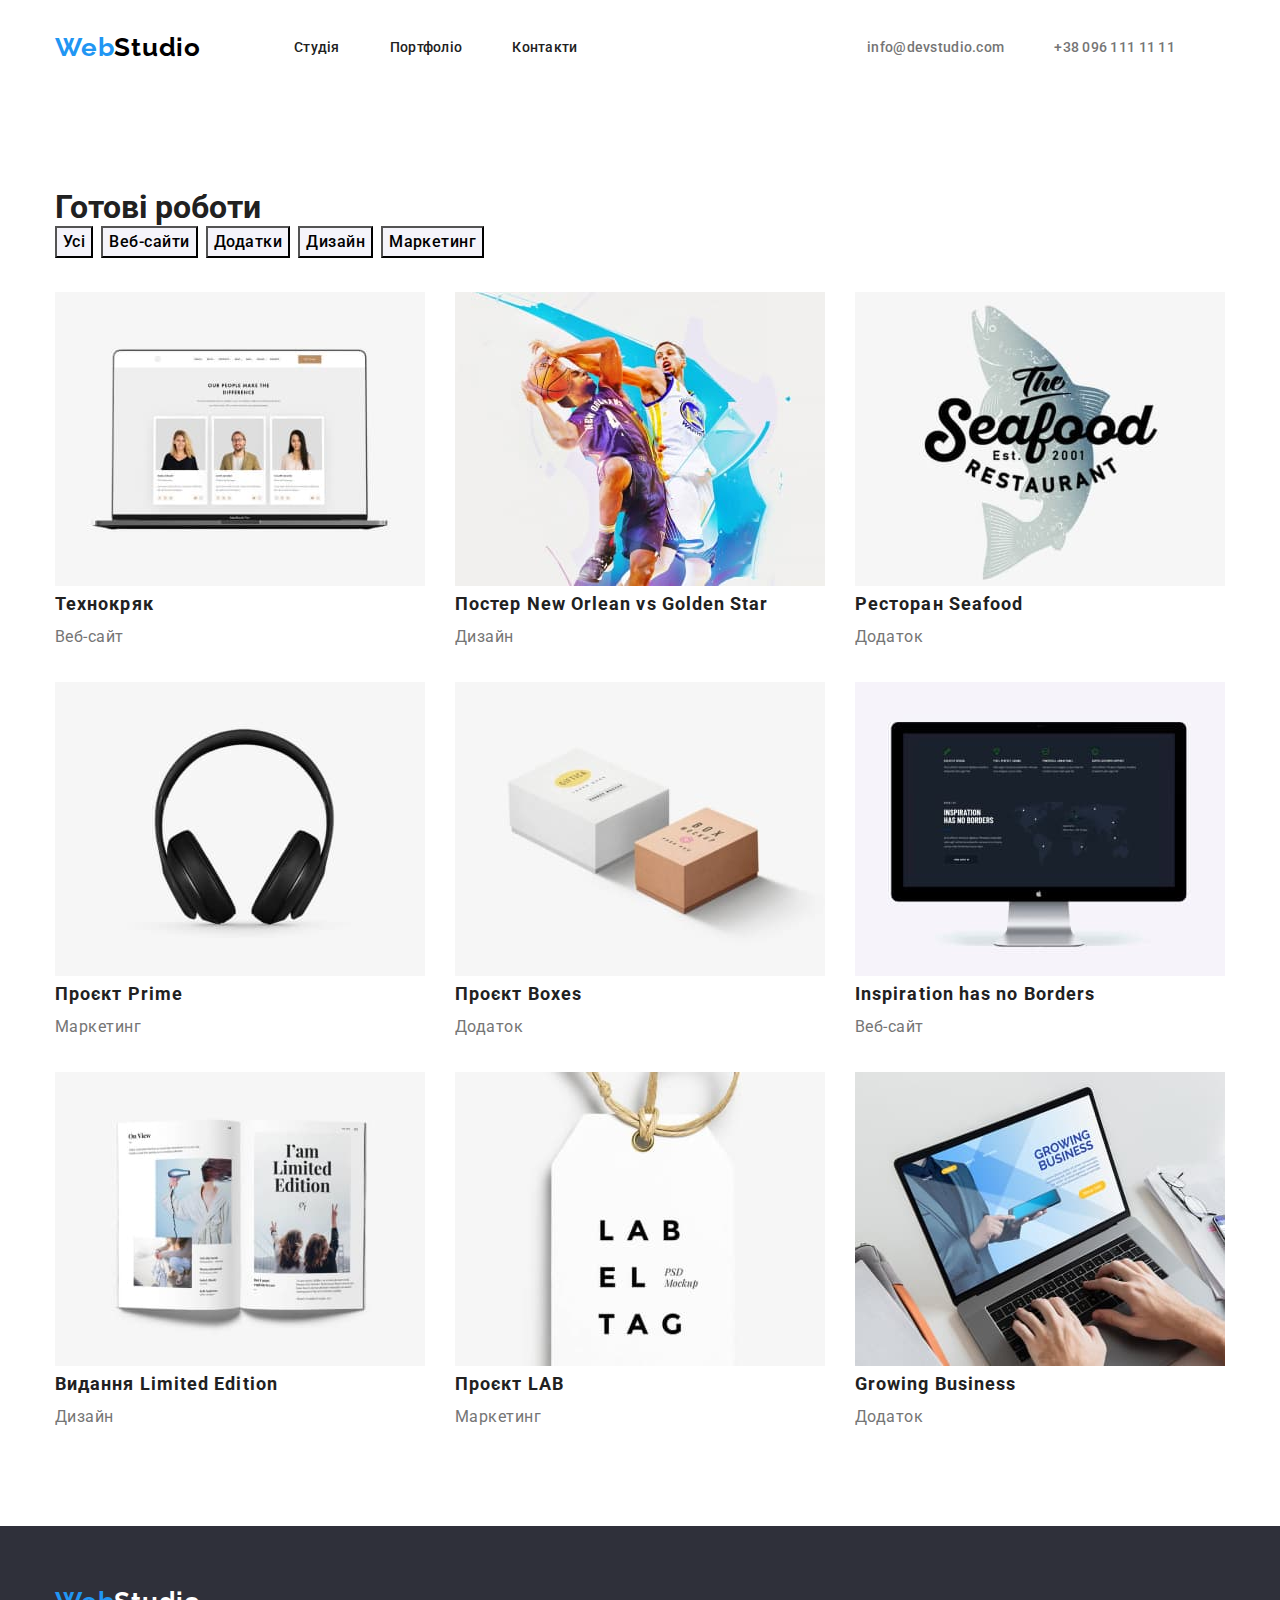
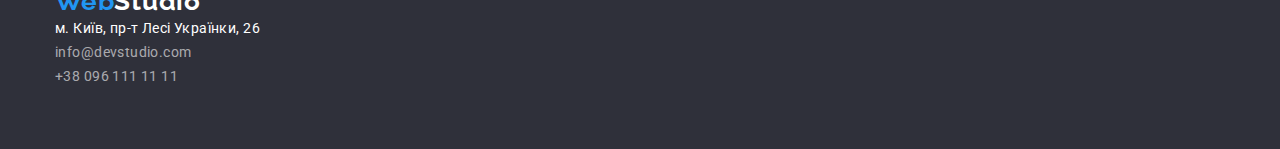
==== commit 999c7c37: "відступи" ====
--- a/portfolio.html
+++ b/portfolio.html
@@ -53,17 +53,17 @@
     </header>
     <!--main-->
     <main>
-      <section>
+      <section class="portfolio-header">
         <div class="container">
           <h1>Готові роботи</h1>
-          <ul class="list">
+          <ul class="list button-list">
             <li><button type="button" class="filter-btn">Усі</button></li>
             <li><button type="button" class="filter-btn">Веб-сайти</button></li>
             <li><button type="button" class="filter-btn">Додатки</button></li>
             <li><button type="button" class="filter-btn">Дизайн</button></li>
             <li><button type="button" class="filter-btn">Маркетинг</button></li>
           </ul>
-          <ul class="list">
+          <ul class="list projects-list">
             <li>
               <img
                 src="./images/projects_1.jpg"
@@ -159,9 +159,8 @@
         <a class="bottom-logo" href="./index.html"
           ><span class="bottom-logo-part">Web</span>Studio
         </a>
-      </div>
-      <address>
-        <div class="container">
+
+        <address class="address-box">
           <ul class="list">
             <li>
               <a
@@ -190,8 +189,8 @@
               </a>
             </li>
           </ul>
-        </div>
-      </address>
+        </address>
+      </div>
     </footer>
   </body>
 </html>
--- a/css/styles.css
+++ b/css/styles.css
@@ -49,7 +49,12 @@
   padding-left: 15px;
   padding-right: 15px;
 }
-/*header*/
+/*===================header===================*/
+.page-header {
+  padding-top: 32px;
+  padding-bottom: 32px;
+}
+
 .page-header-container {
   display: flex;
   align-items: center;
@@ -57,6 +62,7 @@
 
 .logo {
   color: #000000;
+  margin-right: 93px;
 }
 
 .logo-part {
@@ -74,6 +80,9 @@
 
 .menu {
   display: flex;
+  column-gap: 50px;
+  margin-left: auto;
+  margin-right: 50px;
 }
 
 .menu-link {
@@ -115,11 +124,13 @@
 .contact-phone-number:focus {
   color: #2196f3;
 }
-
-/*main*/
-/*section 1*/
+/*===================/header====================*/
+/*====================main======================*/
+/*===================section 1==================*/
 .main-top {
   background-color: #2f303a;
+  padding-top: 200px;
+  padding-bottom: 200px;
 }
 
 .headline {
@@ -129,6 +140,7 @@
   text-align: center;
   letter-spacing: 0.06em;
   text-transform: uppercase;
+  margin-bottom: 30px;
   color: #ffffff;
 }
 
@@ -148,8 +160,18 @@
 .modal-open-btn:focus {
   background-color: #188ce8;
 }
-
-/*section 2*/
+/*===================/section 1==================*/
+/*====================section 2==================*/
+.features-list {
+  display: flex;
+  gap: 30px;
+}
+
+.features-top {
+  padding-top: 78px;
+  padding-bottom: 47px;
+}
+
 .features {
   font-weight: 700;
   font-size: 14px;
@@ -164,23 +186,47 @@
   letter-spacing: 0.03em;
   color: #757575;
 }
-
-/*section 3*/
+/*===================/section 2==================*/
+/*====================section 3==================*/
+.working-top {
+  padding-top: 47px;
+  padding-bottom: 94px;
+}
+
+.working-list {
+  display: flex;
+  gap: 30px;
+}
+
 .working {
   font-weight: 700;
   font-size: 36px;
   line-height: 1.17;
   text-align: center;
   letter-spacing: 0.03em;
-}
-
-/*section*/
+  margin-bottom: 50px;
+}
+/*===================/section 3==================*/
+/*====================section 4==================*/
+.member-header {
+  padding-top: 94px;
+  padding-bottom: 94px;
+  background-color: #f5f4fa;
+}
+
+.member-list {
+  display: flex;
+  flex-wrap: wrap;
+  gap: 30px;
+}
+
 .team {
   font-weight: 700;
   font-size: 36px;
   line-height: 1.17;
   text-align: center;
   letter-spacing: 0.03em;
+  margin-bottom: 50px;
 }
 
 .member-name {
@@ -198,9 +244,12 @@
   letter-spacing: 0.03em;
   color: #757575;
 }
-
-/*footer*/
+/*===================/section 4==================*/
+/*=====================/main====================*/
+/*====================footer====================*/
 .page-bottom {
+  padding-top: 60px;
+  padding-bottom: 60px;
   background-color: #2f303a;
 }
 
@@ -220,6 +269,7 @@
   line-height: 1.19;
   letter-spacing: 0.03em;
 }
+
 .map-point {
   font-size: 14px;
   line-height: 1.71;
@@ -245,13 +295,21 @@
 .bottom-link:focus {
   color: #2196f3;
 }
-
-address {
-  font-style: normal;
-}
-
-/*portfolio*/
-/*Filters*/
+/*======================/footer==================*/
+
+/*=====================portfolio=================*/
+.portfolio-header {
+  padding-top: 94px;
+  padding-bottom: 94px;
+}
+
+/*======================filters===================*/
+.button-list {
+  margin-bottom: 34px;
+  display: flex;
+  gap: 8px;
+}
+
 .filter-btn {
   font-family: "Roboto", sans-serif;
   font-weight: 500;
@@ -260,7 +318,6 @@
   text-align: center;
   letter-spacing: 0.03em;
   background-color: #f5f4fa;
-  cursor: pointer;
 }
 
 .filter-btn:hover,
@@ -268,8 +325,14 @@
   color: #ffffff;
   background-color: #2196f3;
 }
-
-/*projects*/
+/*====================/filters===================*/
+/*====================projects===================*/
+.projects-list {
+  display: flex;
+  flex-wrap: wrap;
+  gap: 30px;
+}
+
 .projects-name {
   font-weight: 700;
   font-size: 18px;
@@ -283,3 +346,4 @@
   letter-spacing: 0.03em;
   color: #757575;
 }
+/*=====================/projects=================*/
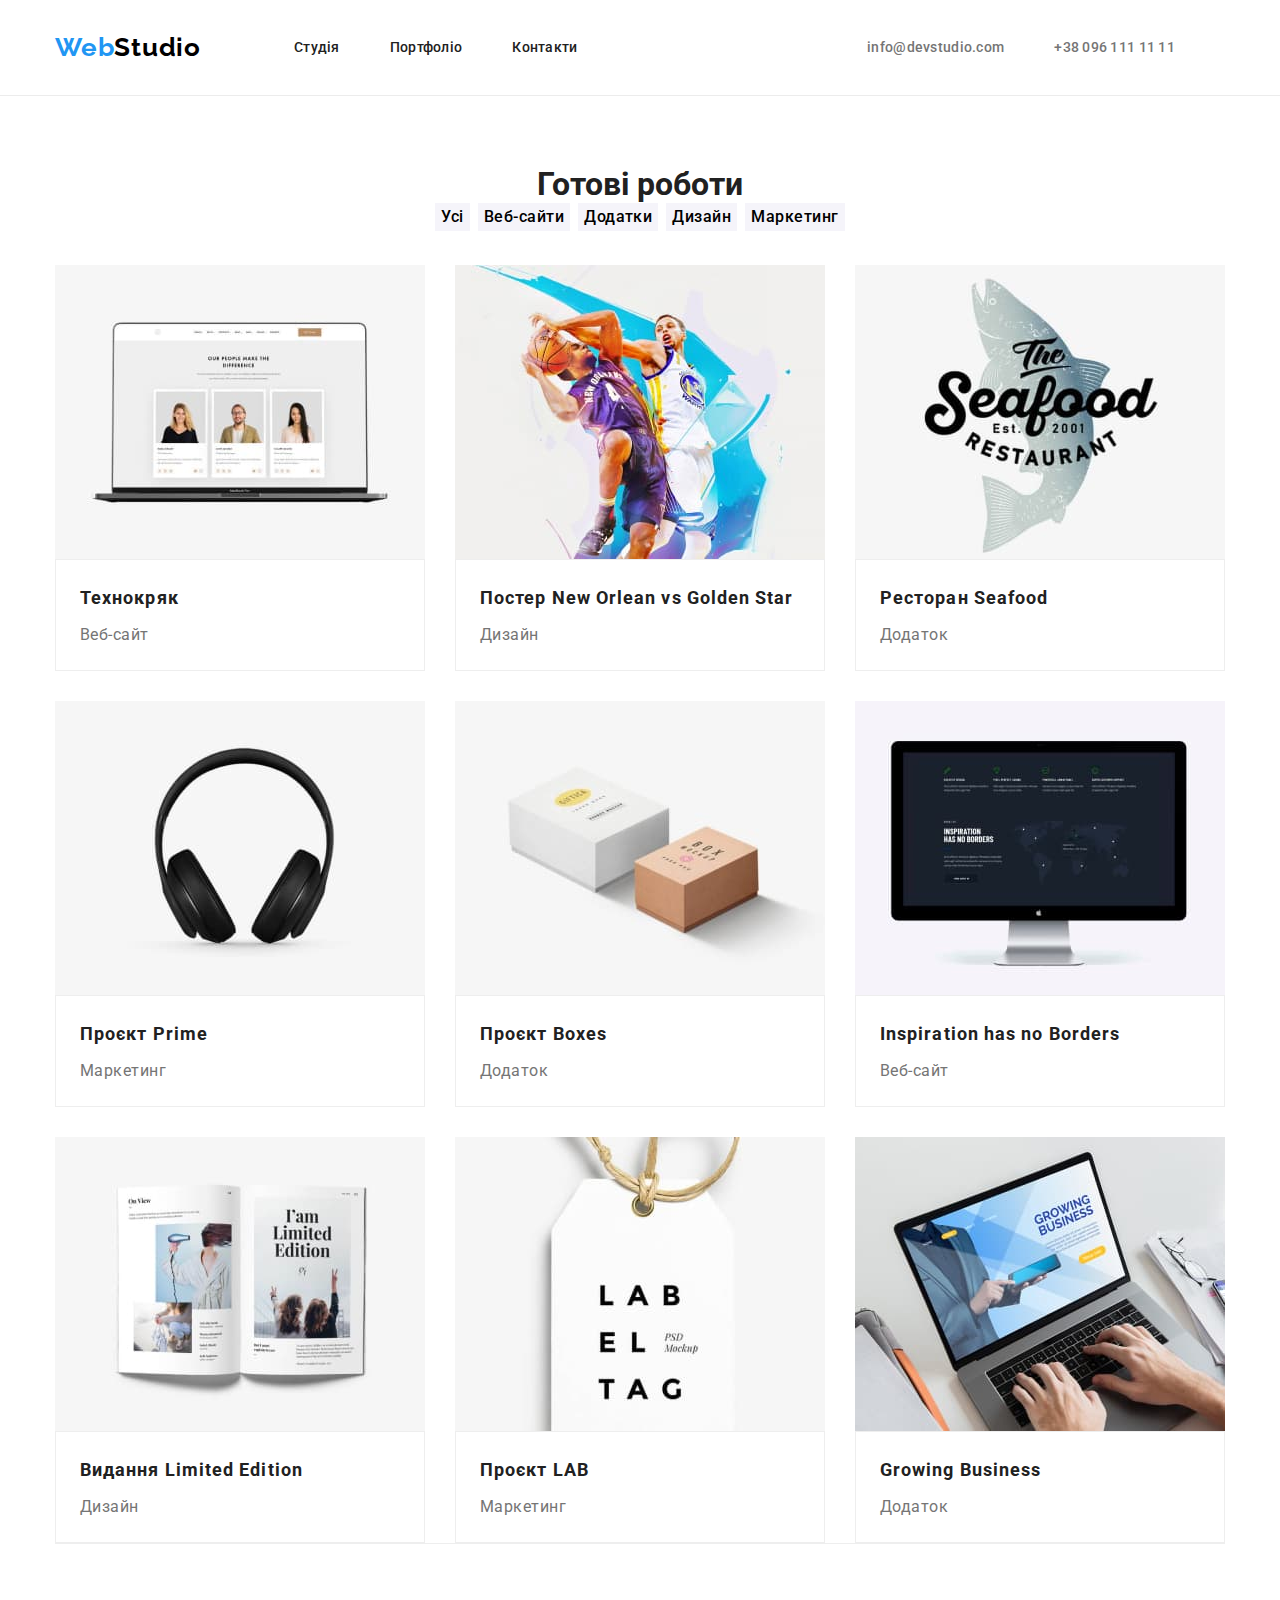
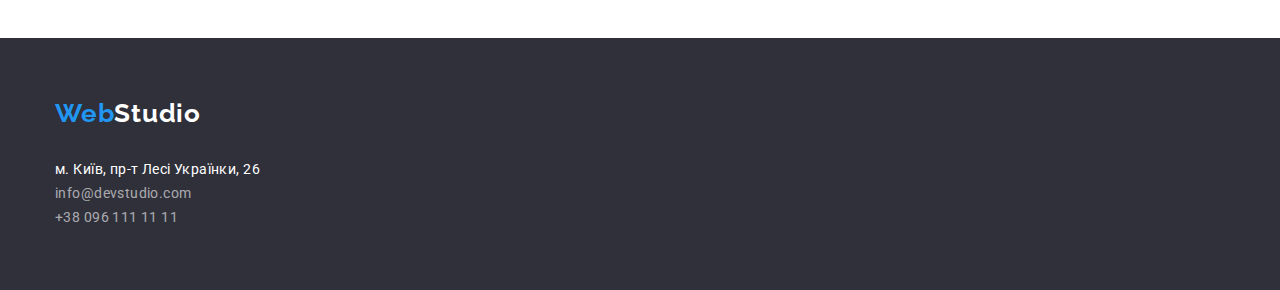
==== commit 4c3d88b5: "робота з відступами продовження" ====
--- a/portfolio.html
+++ b/portfolio.html
@@ -55,7 +55,7 @@
     <main>
       <section class="portfolio-header">
         <div class="container">
-          <h1>Готові роботи</h1>
+          <h1 class="examples">Готові роботи</h1>
           <ul class="list button-list">
             <li><button type="button" class="filter-btn">Усі</button></li>
             <li><button type="button" class="filter-btn">Веб-сайти</button></li>
@@ -70,8 +70,10 @@
                 alt="На моніторі демонструється веб-сайт"
                 width="370"
               />
-              <h2 class="projects-name">Технокряк</h2>
-              <p class="projects-specification">Веб-сайт</p>
+              <div class="border-botton-projects">
+                <h2 class="projects-name">Технокряк</h2>
+                <p class="projects-specification">Веб-сайт</p>
+              </div>
             </li>
             <li>
               <img
@@ -79,10 +81,12 @@
                 alt="Два баскетболісти в стрибку боряться за м'яч"
                 width="370"
               />
-              <h2 lang="en" class="projects-name">
-                Постер New Orlean vs Golden Star
-              </h2>
-              <p class="projects-specification">Дизайн</p>
+              <div class="border-botton-projects">
+                <h2 lang="en" class="projects-name">
+                  Постер New Orlean vs Golden Star
+                </h2>
+                <p class="projects-specification">Дизайн</p>
+              </div>
             </li>
             <li>
               <img
@@ -90,8 +94,10 @@
                 alt="На фоні риби зазначена назва ресторану і коротка інформація"
                 width="370"
               />
-              <h2 lang="en" class="projects-name">Ресторан Seafood</h2>
-              <p class="projects-specification">Додаток</p>
+              <div class="border-botton-projects">
+                <h2 lang="en" class="projects-name">Ресторан Seafood</h2>
+                <p class="projects-specification">Додаток</p>
+              </div>
             </li>
             <li>
               <img
@@ -99,8 +105,10 @@
                 alt="Навушники діджея"
                 width="370"
               />
-              <h2 lang="en" class="projects-name">Проєкт Prime</h2>
-              <p class="projects-specification">Маркетинг</p>
+              <div class="border-botton-projects">
+                <h2 lang="en" class="projects-name">Проєкт Prime</h2>
+                <p class="projects-specification">Маркетинг</p>
+              </div>
             </li>
             <li>
               <img
@@ -108,8 +116,10 @@
                 alt="Біла та коричнева коробка на білому фоні"
                 width="370"
               />
-              <h2 lang="en" class="projects-name">Проєкт Boxes</h2>
-              <p class="projects-specification">Додаток</p>
+              <div class="border-botton-projects">
+                <h2 lang="en" class="projects-name">Проєкт Boxes</h2>
+                <p class="projects-specification">Додаток</p>
+              </div>
             </li>
             <li>
               <img
@@ -117,10 +127,12 @@
                 alt="Інформація на чорному фоні екрана монітора"
                 width="370"
               />
-              <h2 lang="en" class="projects-name">
-                Inspiration has no Borders
-              </h2>
-              <p class="projects-specification">Веб-сайт</p>
+              <div class="border-botton-projects">
+                <h2 lang="en" class="projects-name">
+                  Inspiration has no Borders
+                </h2>
+                <p class="projects-specification">Веб-сайт</p>
+              </div>
             </li>
             <li>
               <img
@@ -128,8 +140,10 @@
                 alt="Розворот глянцевого журналу"
                 width="370"
               />
-              <h2 lang="en" class="projects-name">Видання Limited Edition</h2>
-              <p class="projects-specification">Дизайн</p>
+              <div class="border-botton-projects">
+                <h2 lang="en" class="projects-name">Видання Limited Edition</h2>
+                <p class="projects-specification">Дизайн</p>
+              </div>
             </li>
             <li>
               <img
@@ -137,8 +151,10 @@
                 alt="Чорний текст на білій бірці"
                 width="370"
               />
-              <h2 lang="en" class="projects-name">Проєкт LAB</h2>
-              <p class="projects-specification">Маркетинг</p>
+              <div class="border-botton-projects">
+                <h2 lang="en" class="projects-name">Проєкт LAB</h2>
+                <p class="projects-specification">Маркетинг</p>
+              </div>
             </li>
             <li>
               <img
@@ -146,8 +162,10 @@
                 alt="Руки чоловіка на клавіатурі заповнюють інформацію"
                 width="370"
               />
-              <h2 lang="en" class="projects-name">Growing Business</h2>
-              <p class="projects-specification">Додаток</p>
+              <div class="border-botton-projects">
+                <h2 lang="en" class="projects-name">Growing Business</h2>
+                <p class="projects-specification">Додаток</p>
+              </div>
             </li>
           </ul>
         </div>
@@ -155,11 +173,10 @@
     </main>
     <!--footer-->
     <footer class="page-bottom">
-      <div class="container">
+      <div class="container bottom-box">
         <a class="bottom-logo" href="./index.html"
           ><span class="bottom-logo-part">Web</span>Studio
         </a>
-
         <address class="address-box">
           <ul class="list">
             <li>
--- a/css/styles.css
+++ b/css/styles.css
@@ -49,10 +49,16 @@
   padding-left: 15px;
   padding-right: 15px;
 }
+
+.section {
+  padding-top: 94px;
+  padding-bottom: 94px;
+}
 /*===================header===================*/
 .page-header {
   padding-top: 32px;
   padding-bottom: 32px;
+  border-bottom: 1px solid #ececec;
 }
 
 .page-header-container {
@@ -133,6 +139,13 @@
   padding-bottom: 200px;
 }
 
+/*.main-headline {
+  display: flex;
+  flex-direction: column;
+  justify-content: center;
+  align-items: center;
+}*/
+
 .headline {
   font-weight: 900;
   font-size: 44px;
@@ -151,9 +164,10 @@
   font-size: 16px;
   line-height: 1.88;
   letter-spacing: 0.06em;
+  margin: 0 auto;
+  display: block;
   color: #ffffff;
   background-color: #2196f3;
-  cursor: pointer;
 }
 
 .modal-open-btn:hover,
@@ -167,9 +181,12 @@
   gap: 30px;
 }
 
+.card {
+  flex-basis: calc(100%-90px / 4);
+}
+
 .features-top {
-  padding-top: 78px;
-  padding-bottom: 47px;
+  padding-top: 94px;
 }
 
 .features {
@@ -188,10 +205,6 @@
 }
 /*===================/section 2==================*/
 /*====================section 3==================*/
-.working-top {
-  padding-top: 47px;
-  padding-bottom: 94px;
-}
 
 .working-list {
   display: flex;
@@ -209,8 +222,6 @@
 /*===================/section 3==================*/
 /*====================section 4==================*/
 .member-header {
-  padding-top: 94px;
-  padding-bottom: 94px;
   background-color: #f5f4fa;
 }
 
@@ -235,6 +246,8 @@
   line-height: 1.19;
   text-align: center;
   letter-spacing: 0.03em;
+  margin-top: 30px;
+  margin-bottom: 10px;
 }
 
 .team-position {
@@ -253,8 +266,15 @@
   background-color: #2f303a;
 }
 
+.bottom-box {
+  display: flex;
+  flex-direction: column;
+  gap: 9px;
+}
+
 .bottom-logo {
   color: #ffffff;
+  margin-bottom: 20px;
 }
 
 .bottom-logo-part {
@@ -299,7 +319,7 @@
 
 /*=====================portfolio=================*/
 .portfolio-header {
-  padding-top: 94px;
+  padding-top: 70px;
   padding-bottom: 94px;
 }
 
@@ -307,7 +327,12 @@
 .button-list {
   margin-bottom: 34px;
   display: flex;
+  justify-content: center;
   gap: 8px;
+}
+
+.examples {
+  text-align: center;
 }
 
 .filter-btn {
@@ -318,6 +343,7 @@
   text-align: center;
   letter-spacing: 0.03em;
   background-color: #f5f4fa;
+  border: 0;
 }
 
 .filter-btn:hover,
@@ -331,19 +357,28 @@
   display: flex;
   flex-wrap: wrap;
   gap: 30px;
-}
-
+  border-bottom: 1px solid #eeeeee;
+}
+
+.border-botton-projects {
+  border: 1px solid #eeeeee;
+}
 .projects-name {
   font-weight: 700;
   font-size: 18px;
   line-height: 2;
   letter-spacing: 0.06em;
+  margin-top: 20px;
+  margin-bottom: 4px;
+  margin-left: 24px;
 }
 
 .projects-specification {
   font-size: 16px;
   line-height: 1.88;
   letter-spacing: 0.03em;
+  margin-left: 24px;
+  padding-bottom: 20px;
   color: #757575;
 }
 /*=====================/projects=================*/
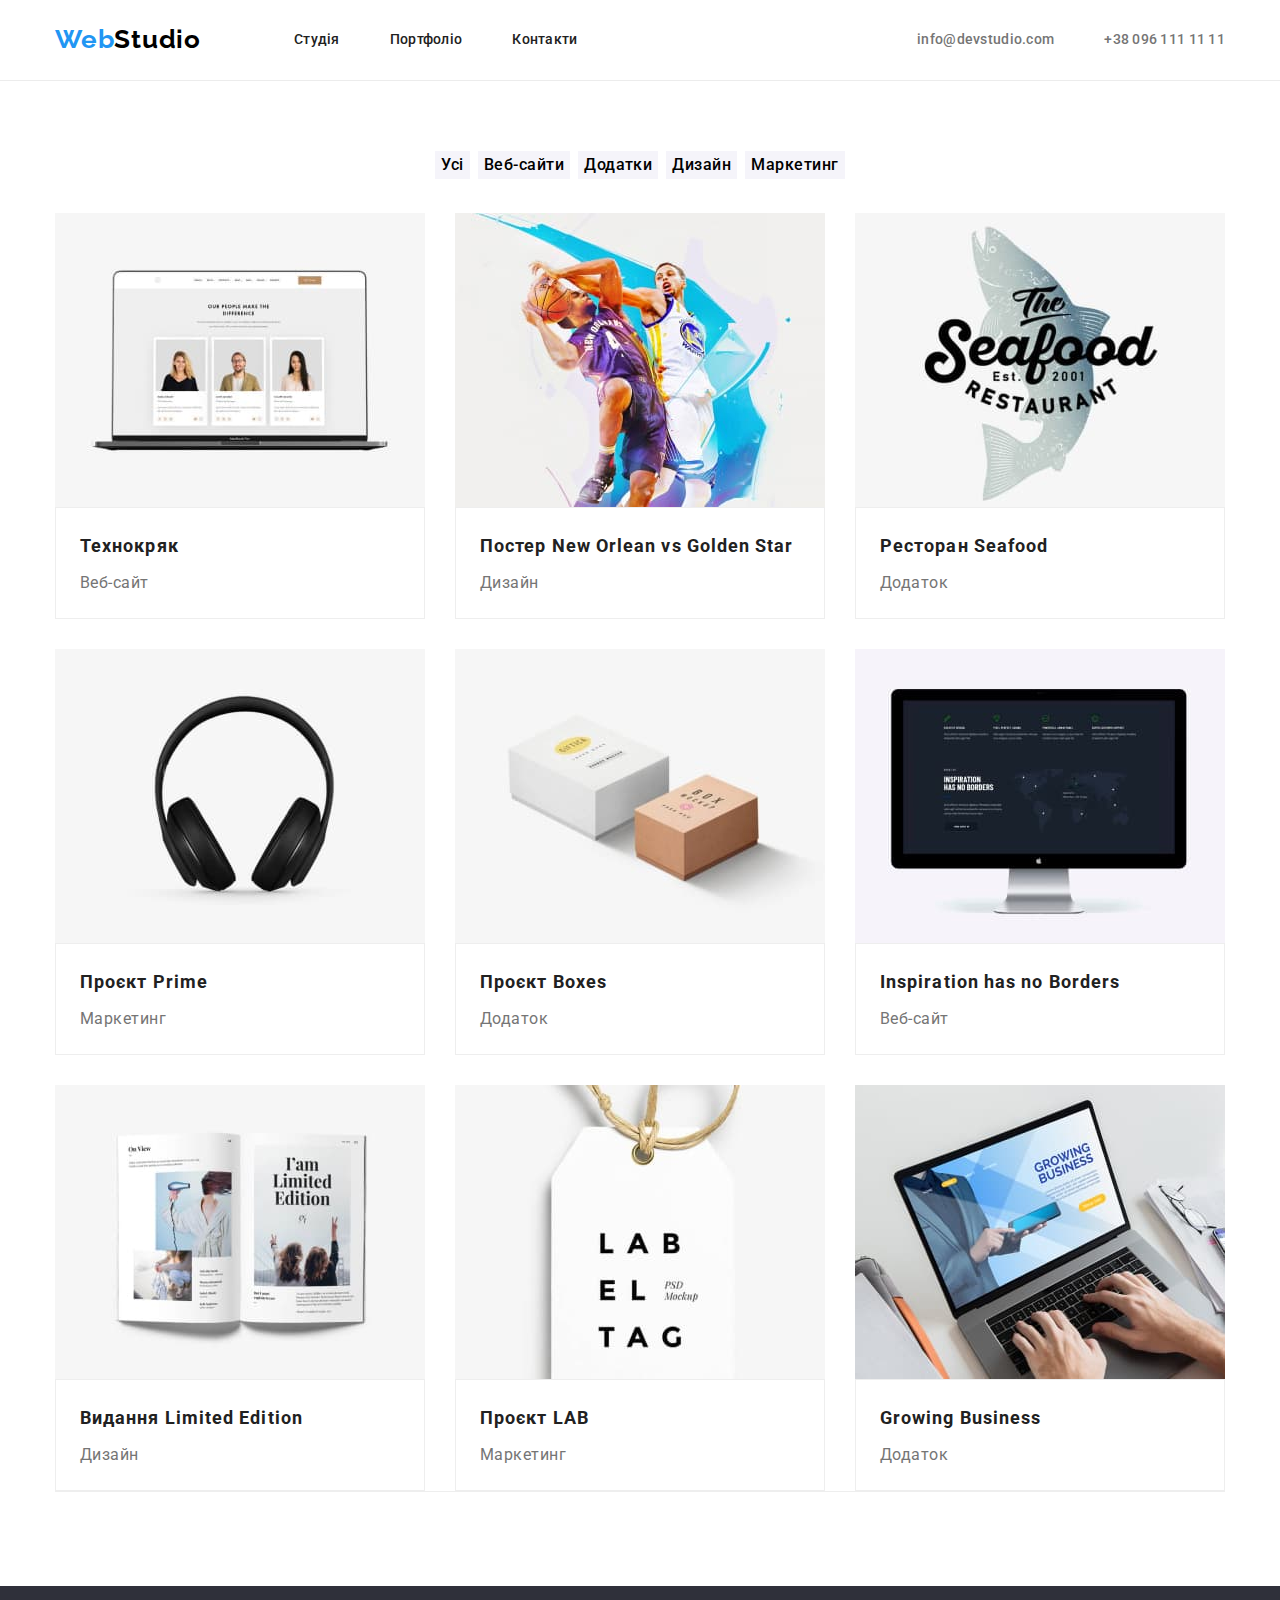
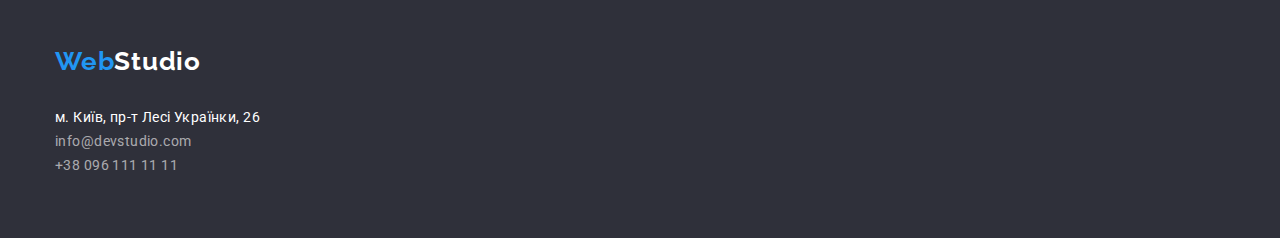
==== commit e5f04f12: "Внесення коректуючих змін ч.1" ====
--- a/portfolio.html
+++ b/portfolio.html
@@ -55,7 +55,7 @@
     <main>
       <section class="portfolio-header">
         <div class="container">
-          <h1 class="examples">Готові роботи</h1>
+          <h1 class="visually-hidden">Готові роботи</h1>
           <ul class="list button-list">
             <li><button type="button" class="filter-btn">Усі</button></li>
             <li><button type="button" class="filter-btn">Веб-сайти</button></li>
@@ -63,7 +63,7 @@
             <li><button type="button" class="filter-btn">Дизайн</button></li>
             <li><button type="button" class="filter-btn">Маркетинг</button></li>
           </ul>
-          <ul class="list projects-list">
+          <ul class="list projects-list card-projects">
             <li>
               <img
                 src="./images/projects_1.jpg"
--- a/css/styles.css
+++ b/css/styles.css
@@ -8,6 +8,15 @@
 
 .link {
   text-decoration: none;
+}
+
+.title {
+  font-weight: 700;
+  font-size: 36px;
+  line-height: 1.17;
+  text-align: center;
+  letter-spacing: 0.03em;
+  margin-bottom: 50px;
 }
 
 address {
@@ -56,8 +65,8 @@
 }
 /*===================header===================*/
 .page-header {
-  padding-top: 32px;
-  padding-bottom: 32px;
+  padding-top: 24px;
+  padding-bottom: 25px;
   border-bottom: 1px solid #ececec;
 }
 
@@ -88,7 +97,6 @@
   display: flex;
   column-gap: 50px;
   margin-left: auto;
-  margin-right: 50px;
 }
 
 .menu-link {
@@ -139,13 +147,6 @@
   padding-bottom: 200px;
 }
 
-/*.main-headline {
-  display: flex;
-  flex-direction: column;
-  justify-content: center;
-  align-items: center;
-}*/
-
 .headline {
   font-weight: 900;
   font-size: 44px;
@@ -164,8 +165,15 @@
   font-size: 16px;
   line-height: 1.88;
   letter-spacing: 0.06em;
+  padding-left: 32px;
+  padding-right: 32px;
+  padding-top: 10px;
+  padding-bottom: 10px;
   margin: 0 auto;
+  border: 0;
   display: block;
+  border-radius: 4px;
+
   color: #ffffff;
   background-color: #2196f3;
 }
@@ -182,13 +190,26 @@
 }
 
 .card {
-  flex-basis: calc(100%-90px / 4);
+  flex-basis: calc(100% - 90px / 4);
 }
 
 .features-top {
   padding-top: 94px;
 }
 
+.visually-hidden {
+  position: absolute;
+  white-space: nowrap;
+  width: 1px;
+  height: 1px;
+  overflow: hidden;
+  border: 0;
+  padding: 0;
+  clip: rect(0 0 0 0);
+  clip-path: inset(50%);
+  margin: -1px;
+}
+
 .features {
   font-weight: 700;
   font-size: 14px;
@@ -211,14 +232,10 @@
   gap: 30px;
 }
 
-.working {
-  font-weight: 700;
-  font-size: 36px;
-  line-height: 1.17;
-  text-align: center;
-  letter-spacing: 0.03em;
-  margin-bottom: 50px;
-}
+.section.about {
+  padding-top: 0;
+}
+
 /*===================/section 3==================*/
 /*====================section 4==================*/
 .member-header {
@@ -229,25 +246,23 @@
   display: flex;
   flex-wrap: wrap;
   gap: 30px;
-}
-
-.team {
-  font-weight: 700;
-  font-size: 36px;
-  line-height: 1.17;
-  text-align: center;
-  letter-spacing: 0.03em;
-  margin-bottom: 50px;
-}
-
+  flex-basis: calc(100% - 90px / 4);
+}
+
+.member-list-card {
+  background-color: #ffffff;
+  border-radius: 0px 0px 4px 4px;
+  box-shadow: 0px 1px 3px rgba(0, 0, 0, 0.12), 0px 1px 1px rgba(0, 0, 0, 0.14),
+    0px 2px 1px rgba(0, 0, 0, 0.2);
+}
 .member-name {
   font-weight: 500;
   font-size: 16px;
   line-height: 1.19;
   text-align: center;
   letter-spacing: 0.03em;
-  margin-top: 30px;
-  margin-bottom: 10px;
+  padding-top: 30px;
+  padding-bottom: 10px;
 }
 
 .team-position {
@@ -256,6 +271,7 @@
   text-align: center;
   letter-spacing: 0.03em;
   color: #757575;
+  padding-bottom: 30px;
 }
 /*===================/section 4==================*/
 /*=====================/main====================*/
@@ -331,10 +347,6 @@
   gap: 8px;
 }
 
-.examples {
-  text-align: center;
-}
-
 .filter-btn {
   font-family: "Roboto", sans-serif;
   font-weight: 500;
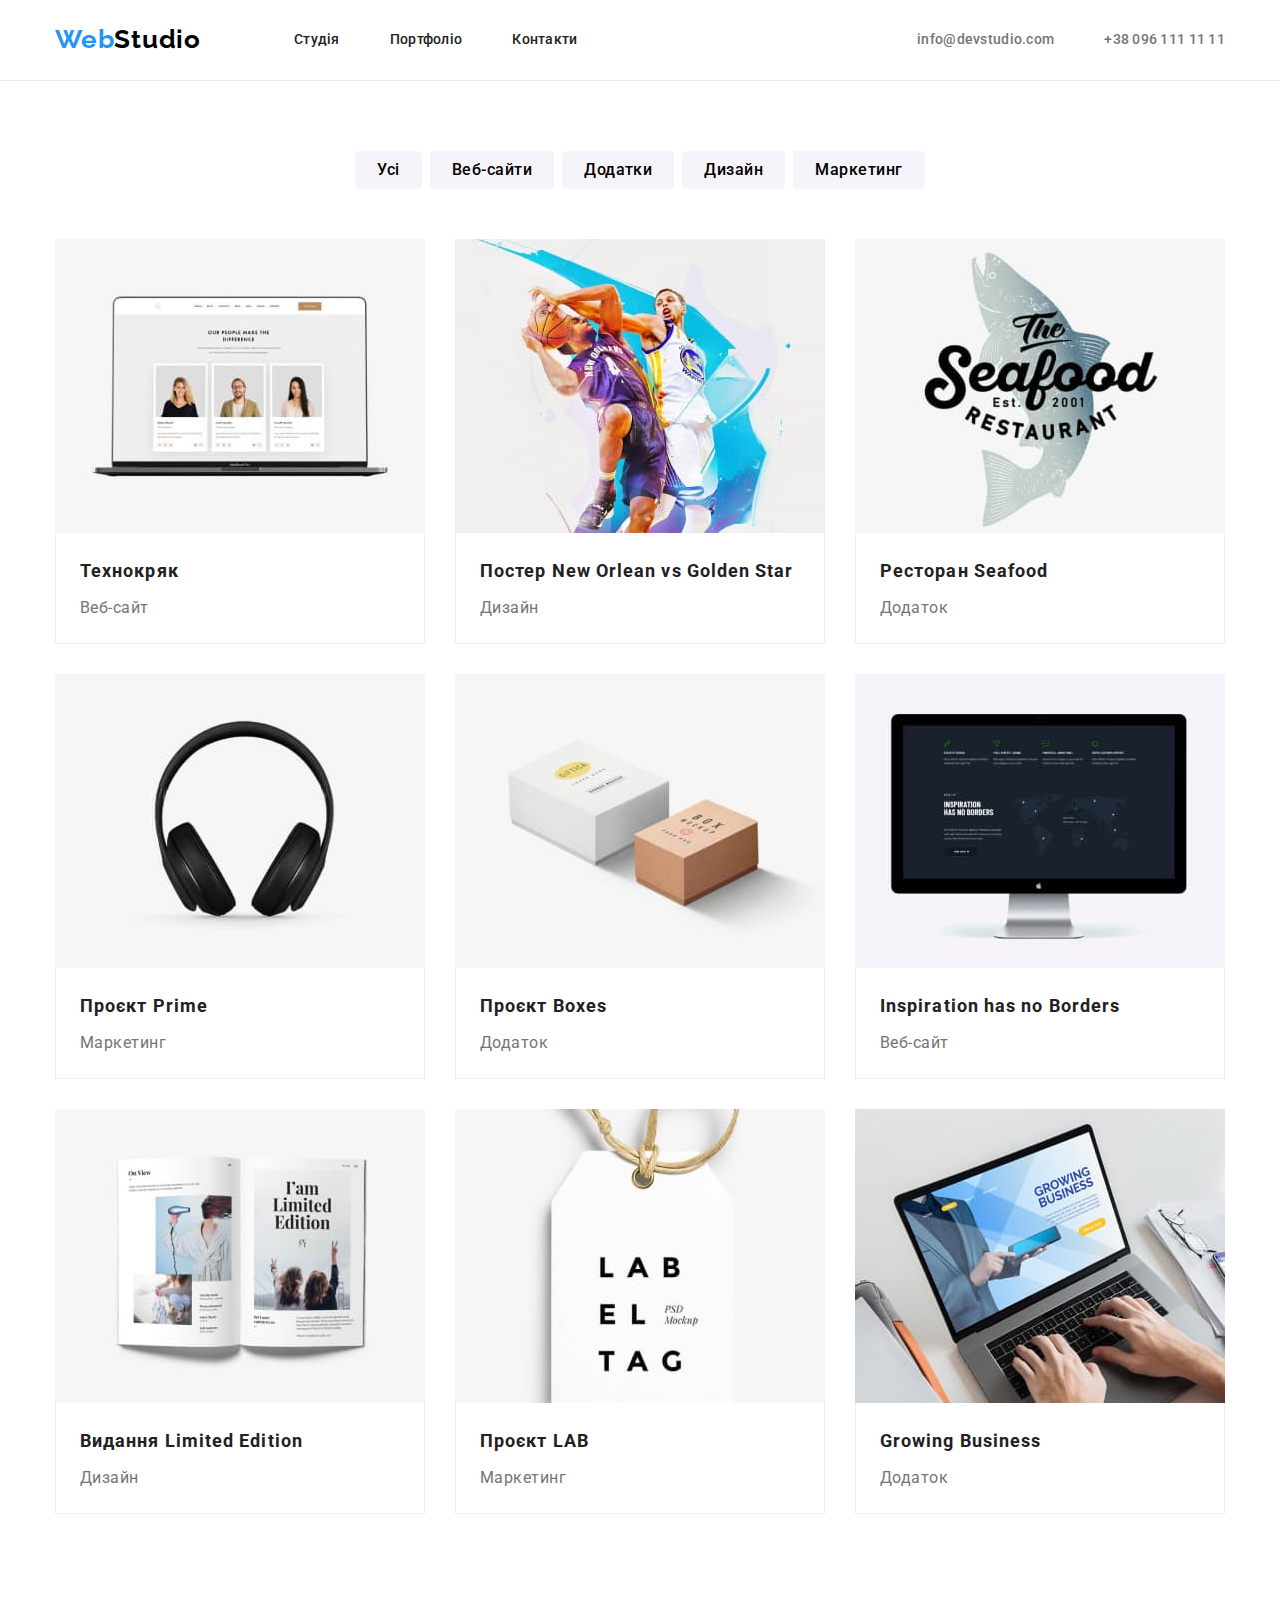
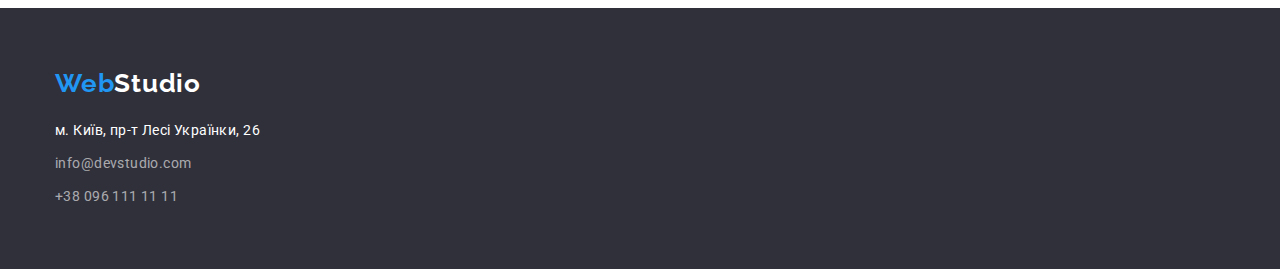
==== commit 53e58042: "доповнення правок ч.2" ====
--- a/portfolio.html
+++ b/portfolio.html
@@ -27,24 +27,24 @@
         <nav class="page-navigation">
           <ul class="list menu">
             <li class="menu-item">
-              <a class="menu-link" href="#Студія">Студія</a>
+              <a class="menu-link link" href="#Студія">Студія</a>
             </li>
             <li class="menu-item">
-              <a class="menu-link" href="./portfolio.html">Портфоліо</a>
+              <a class="menu-link link" href="./portfolio.html">Портфоліо</a>
             </li>
             <li class="menu-item">
-              <a class="menu-link" href="#Контакти">Контакти</a>
+              <a class="menu-link link" href="#Контакти">Контакти</a>
             </li>
           </ul>
         </nav>
-        <ul class="list menu">
+        <ul class="list contact-list">
           <li>
-            <a class="contact-mail" href="mailto:info@devstudio.com">
+            <a class="contact-link link" href="mailto:info@devstudio.com">
               info@devstudio.com
             </a>
           </li>
           <li>
-            <a class="contact-phone-number" href="tel:+380961111111">
+            <a class="contact-link link" href="tel:+380961111111">
               +38 096 111 11 11
             </a>
           </li>
@@ -63,8 +63,8 @@
             <li><button type="button" class="filter-btn">Дизайн</button></li>
             <li><button type="button" class="filter-btn">Маркетинг</button></li>
           </ul>
-          <ul class="list projects-list card-projects">
-            <li>
+          <ul class="list projects-list">
+            <li class="card-projects">
               <img
                 src="./images/projects_1.jpg"
                 alt="На моніторі демонструється веб-сайт"
@@ -75,7 +75,7 @@
                 <p class="projects-specification">Веб-сайт</p>
               </div>
             </li>
-            <li>
+            <li class="card-projects">
               <img
                 src="./images/projects_2.jpg"
                 alt="Два баскетболісти в стрибку боряться за м'яч"
@@ -88,7 +88,7 @@
                 <p class="projects-specification">Дизайн</p>
               </div>
             </li>
-            <li>
+            <li class="card-projects">
               <img
                 src="./images/projects_3.jpg"
                 alt="На фоні риби зазначена назва ресторану і коротка інформація"
@@ -99,7 +99,7 @@
                 <p class="projects-specification">Додаток</p>
               </div>
             </li>
-            <li>
+            <li class="card-projects">
               <img
                 src="./images/projects_4.jpg"
                 alt="Навушники діджея"
@@ -110,7 +110,7 @@
                 <p class="projects-specification">Маркетинг</p>
               </div>
             </li>
-            <li>
+            <li class="card-projects">
               <img
                 src="./images/projects_5.jpg"
                 alt="Біла та коричнева коробка на білому фоні"
@@ -121,7 +121,7 @@
                 <p class="projects-specification">Додаток</p>
               </div>
             </li>
-            <li>
+            <li class="card-projects">
               <img
                 src="./images/projects_6.jpg"
                 alt="Інформація на чорному фоні екрана монітора"
@@ -134,7 +134,7 @@
                 <p class="projects-specification">Веб-сайт</p>
               </div>
             </li>
-            <li>
+            <li class="card-projects">
               <img
                 src="./images/projects_7.jpg"
                 alt="Розворот глянцевого журналу"
@@ -145,7 +145,7 @@
                 <p class="projects-specification">Дизайн</p>
               </div>
             </li>
-            <li>
+            <li class="card-projects">
               <img
                 src="./images/projects_8.jpg"
                 alt="Чорний текст на білій бірці"
@@ -156,7 +156,7 @@
                 <p class="projects-specification">Маркетинг</p>
               </div>
             </li>
-            <li>
+            <li class="card-projects">
               <img
                 src="./images/projects_9.jpg"
                 alt="Руки чоловіка на клавіатурі заповнюють інформацію"
@@ -179,7 +179,7 @@
         </a>
         <address class="address-box">
           <ul class="list">
-            <li>
+            <li class="retreat">
               <a
                 class="map-point bottom-link"
                 href="https://goo.gl/maps/6KuGbbGbc5p562526"
@@ -189,7 +189,7 @@
                 м. Київ, пр-т Лесі Українки, 26
               </a>
             </li>
-            <li>
+            <li class="retreat">
               <a
                 class="bottom-contact-mail bottom-link"
                 href="mailto:info@devstudio.com"
@@ -197,7 +197,7 @@
                 info@devstudio.com
               </a>
             </li>
-            <li>
+            <li class="retreat">
               <a
                 class="bottom-phone-number bottom-link"
                 href="tel:+380961111111"
--- a/css/styles.css
+++ b/css/styles.css
@@ -113,7 +113,13 @@
   color: #2196f3;
 }
 
-.contact-mail {
+.contact-list {
+  display: flex;
+  column-gap: 50px;
+  margin-left: auto;
+}
+
+.contact-link {
   font-weight: 500;
   font-size: 14px;
   line-height: 1.14;
@@ -126,16 +132,8 @@
   color: #2196f3;
 }
 
-.contact-phone-number {
-  font-weight: 500;
-  font-size: 14px;
-  line-height: 1.14;
-  letter-spacing: 0.02em;
-  color: #757575;
-}
-
-.contact-phone-number:hover,
-.contact-phone-number:focus {
+.contact-link:hover,
+.contact-link:focus {
   color: #2196f3;
 }
 /*===================/header====================*/
@@ -173,6 +171,7 @@
   border: 0;
   display: block;
   border-radius: 4px;
+  box-shadow: (0px 4px 4px rgba(0, 0, 0, 0.25));
 
   color: #ffffff;
   background-color: #2196f3;
@@ -255,14 +254,18 @@
   box-shadow: 0px 1px 3px rgba(0, 0, 0, 0.12), 0px 1px 1px rgba(0, 0, 0, 0.14),
     0px 2px 1px rgba(0, 0, 0, 0.2);
 }
+
+.container-text {
+  padding-top: 30px;
+  padding-bottom: 30px;
+}
 .member-name {
   font-weight: 500;
   font-size: 16px;
   line-height: 1.19;
   text-align: center;
   letter-spacing: 0.03em;
-  padding-top: 30px;
-  padding-bottom: 10px;
+  margin-bottom: 10px;
 }
 
 .team-position {
@@ -271,7 +274,6 @@
   text-align: center;
   letter-spacing: 0.03em;
   color: #757575;
-  padding-bottom: 30px;
 }
 /*===================/section 4==================*/
 /*=====================/main====================*/
@@ -285,7 +287,6 @@
 .bottom-box {
   display: flex;
   flex-direction: column;
-  gap: 9px;
 }
 
 .bottom-logo {
@@ -304,6 +305,10 @@
   font-size: 26px;
   line-height: 1.19;
   letter-spacing: 0.03em;
+}
+
+.retreat:not(:last-child) {
+  margin-bottom: 9px;
 }
 
 .map-point {
@@ -341,7 +346,7 @@
 
 /*======================filters===================*/
 .button-list {
-  margin-bottom: 34px;
+  margin-bottom: 50px;
   display: flex;
   justify-content: center;
   gap: 8px;
@@ -356,6 +361,11 @@
   letter-spacing: 0.03em;
   background-color: #f5f4fa;
   border: 0;
+  border-radius: 4px;
+  padding-top: 6px;
+  padding-bottom: 6px;
+  padding-left: 22px;
+  padding-right: 22px;
 }
 
 .filter-btn:hover,
@@ -368,29 +378,40 @@
 .projects-list {
   display: flex;
   flex-wrap: wrap;
-  gap: 30px;
+  /*gap: 30px;*/
+  flex-basis: calc(100% - 60px / 3);
+}
+
+.card-projects:not(:nth-child(3n)) {
+  margin-right: 30px;
+}
+
+.card-projects:not(:nth-last-child(-n + 3)) {
+  margin-bottom: 30px;
+}
+
+.border-botton-projects {
+  border-right: 1px solid #eeeeee;
+  border-left: 1px solid #eeeeee;
   border-bottom: 1px solid #eeeeee;
-}
-
-.border-botton-projects {
-  border: 1px solid #eeeeee;
-}
+  padding-top: 20px;
+  padding-bottom: 20px;
+  padding-left: 24px;
+  padding-right: 24px;
+}
+
 .projects-name {
   font-weight: 700;
   font-size: 18px;
   line-height: 2;
   letter-spacing: 0.06em;
-  margin-top: 20px;
   margin-bottom: 4px;
-  margin-left: 24px;
 }
 
 .projects-specification {
   font-size: 16px;
   line-height: 1.88;
   letter-spacing: 0.03em;
-  margin-left: 24px;
-  padding-bottom: 20px;
   color: #757575;
 }
 /*=====================/projects=================*/
